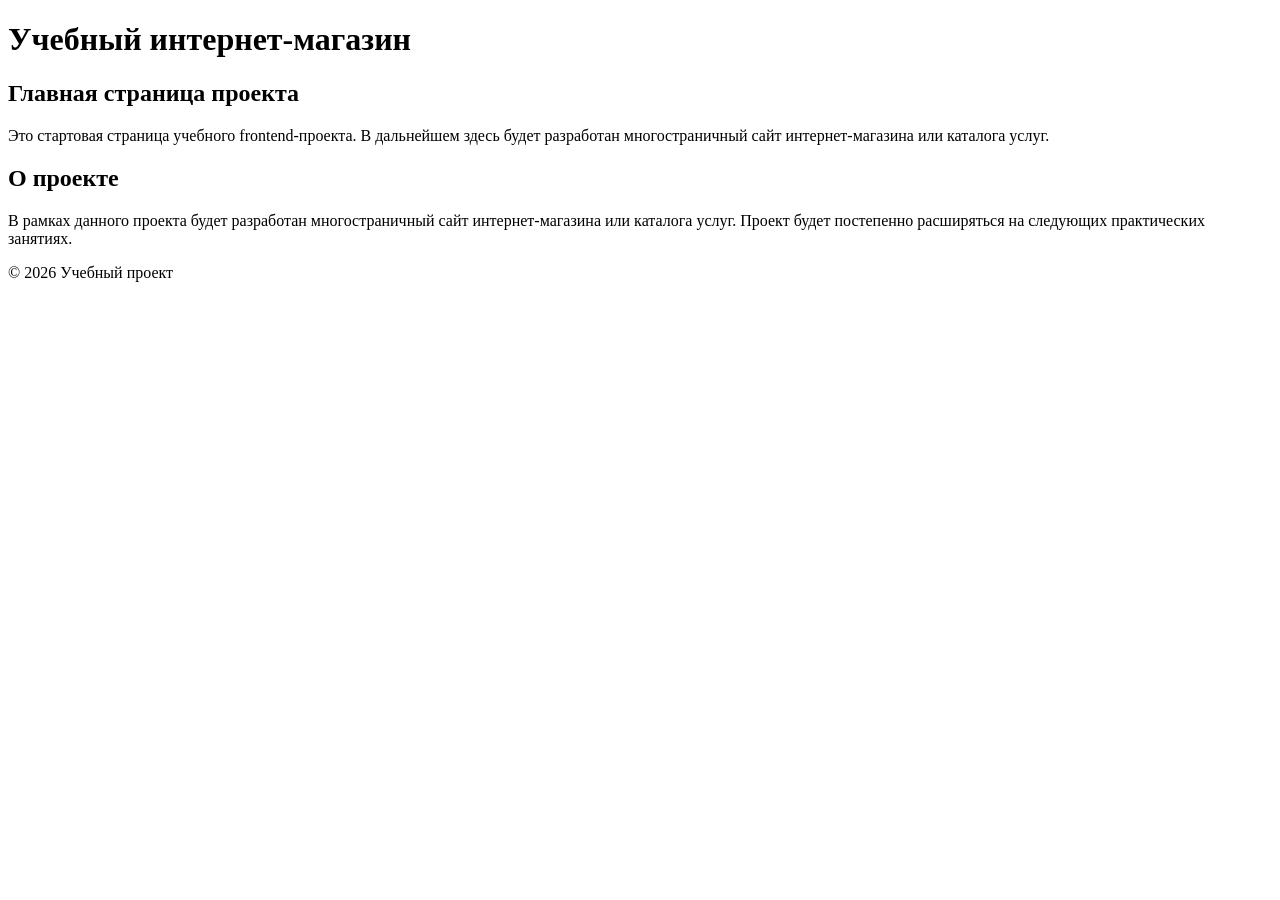
==== index.html @ 0754dfa7 "feat: add project description section" ====
<!DOCTYPE html>
<html lang="ru">
<head>
  <meta charset="UTF-8">
  <meta name="viewport" content="width=device-width, initial-scale=1.0">
  <title>Каталог товаров</title>
  <link rel="stylesheet" href="css/style.css">
</head>
<body>
  <header>
    <h1>Учебный интернет-магазин</h1>
  </header>

  <main>
    <section>
      <h2>Главная страница проекта</h2>
      <p>
        Это стартовая страница учебного frontend-проекта.
        В дальнейшем здесь будет разработан многостраничный сайт
        интернет-магазина или каталога услуг.
      </p>
    </section>
    <section>
      <h2>О проекте</h2>
      <p>
        В рамках данного проекта будет разработан многостраничный сайт
        интернет-магазина или каталога услуг. Проект будет постепенно
        расширяться на следующих практических занятиях.
      </p>
    </section>
  </main>

  <footer>
    <p>&copy; 2026 Учебный проект</p>
  </footer>
</body>
</html>
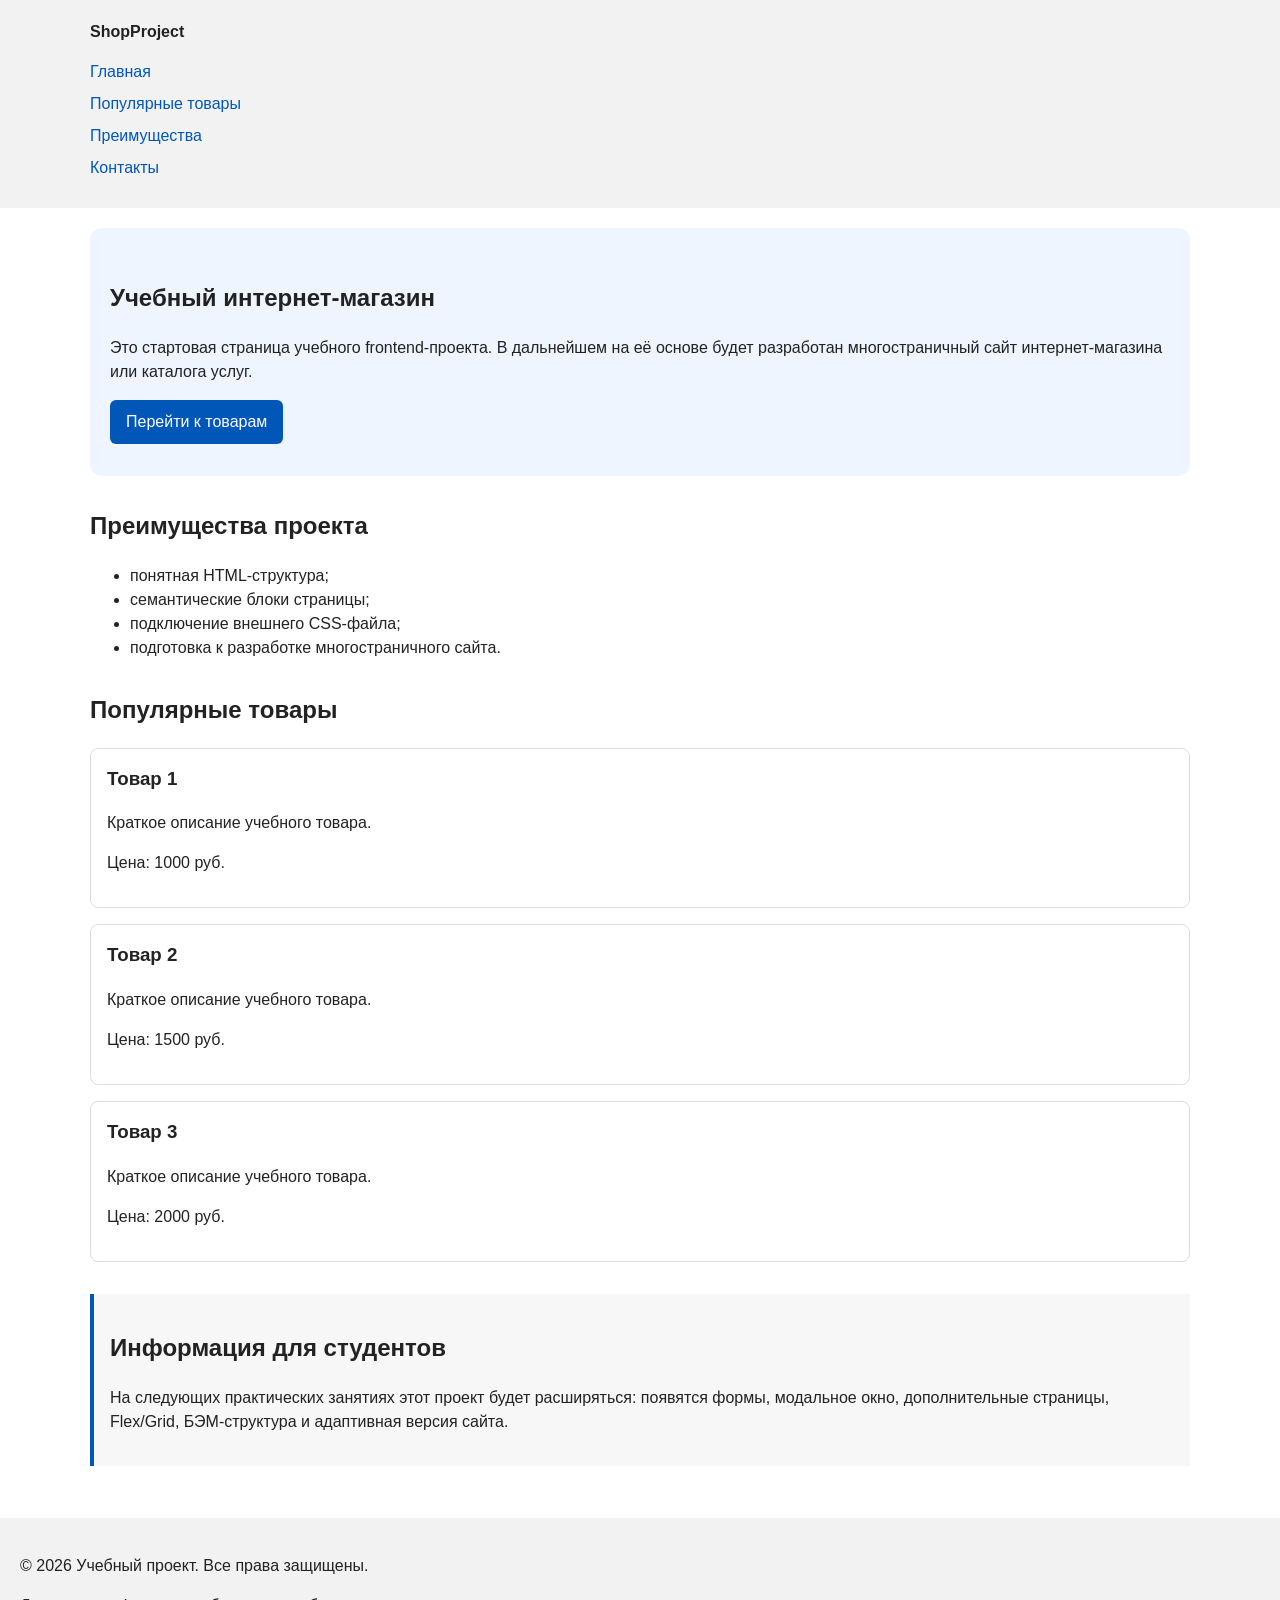
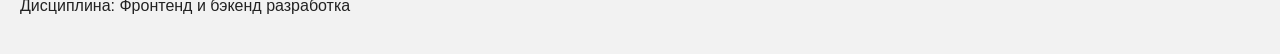
==== commit ab386d63: "feat: add semantic HTML structure and base CSS styles" ====
--- a/index.html
+++ b/index.html
@@ -1,37 +1,89 @@
 <!DOCTYPE html>
 <html lang="ru">
+
 <head>
   <meta charset="UTF-8">
   <meta name="viewport" content="width=device-width, initial-scale=1.0">
   <title>Каталог товаров</title>
-  <link rel="stylesheet" href="css/style.css">
+  <link rel="stylesheet" href="CSS/style.css">
 </head>
+
 <body>
   <header>
-    <h1>Учебный интернет-магазин</h1>
+    <div class="site-header">
+      <a class="site-logo" href="index.html">ShopProject</a>
+
+      <nav class="site-nav" aria-label="Основная навигация">
+        <ul class="site-nav__list">
+          <li><a href="index.html">Главная</a></li>
+          <li><a href="#popular">Популярные товары</a></li>
+          <li><a href="#advantages">Преимущества</a></li>
+          <li><a href="#contacts">Контакты</a></li>
+        </ul>
+      </nav>
+    </div>
   </header>
 
+
   <main>
-    <section>
-      <h2>Главная страница проекта</h2>
+    <!--Основное содержание страницы-->
+
+    <section class="hero">
+      <h1>Учебный интернет-магазин</h1>
       <p>
         Это стартовая страница учебного frontend-проекта.
-        В дальнейшем здесь будет разработан многостраничный сайт
+        В дальнейшем на её основе будет разработан многостраничный сайт
         интернет-магазина или каталога услуг.
       </p>
+      <a class="button" href="#popular">Перейти к товарам</a>
     </section>
-    <section>
-      <h2>О проекте</h2>
+
+    <section class="section" id="advantages">
+      <h2>Преимущества проекта</h2>
+
+      <ul class="advantages-list">
+        <li>понятная HTML-структура;</li>
+        <li>семантические блоки страницы;</li>
+        <li>подключение внешнего CSS-файла;</li>
+        <li>подготовка к разработке многостраничного сайта.</li>
+      </ul>
+    </section>
+
+    <section class="section" id="popular">
+      <h2>Популярные товары</h2>
+
+      <article class="product-card">
+        <h3>Товар 1</h3>
+        <p>Краткое описание учебного товара.</p>
+        <p>Цена: 1000 руб.</p>
+      </article>
+
+      <article class="product-card">
+        <h3>Товар 2</h3>
+        <p>Краткое описание учебного товара.</p>
+        <p>Цена: 1500 руб.</p>
+      </article>
+
+      <article class="product-card">
+        <h3>Товар 3</h3>
+        <p>Краткое описание учебного товара.</p>
+        <p>Цена: 2000 руб.</p>
+      </article>
+    </section>
+
+    <aside class="aside-info">
+      <h2>Информация для студентов</h2>
       <p>
-        В рамках данного проекта будет разработан многостраничный сайт
-        интернет-магазина или каталога услуг. Проект будет постепенно
-        расширяться на следующих практических занятиях.
+        На следующих практических занятиях этот проект будет расширяться:
+        появятся формы, модальное окно, дополнительные страницы, Flex/Grid,
+        БЭМ-структура и адаптивная версия сайта.
       </p>
-    </section>
+    </aside>
   </main>
 
-  <footer>
-    <p>&copy; 2026 Учебный проект</p>
+  <footer id="contacts">
+    <p>&copy; 2026 Учебный проект. Все права защищены.</p>
+    <p>Дисциплина: Фронтенд и бэкенд разработка</p>
   </footer>
 </body>
 </html>
--- a/CSS/style.css
+++ b/CSS/style.css
@@ -0,0 +1,173 @@
+/* 
+  Универсальное правило для всех элементов.
+  border-box делает расчёт размеров более понятным:
+  width включает content, padding и border.
+*/
+* {
+  box-sizing: border-box;
+}
+
+/*
+  Убираем стандартный внешний отступ браузера у body.
+  Без этого вокруг страницы может появиться белая рамка.
+*/
+body {
+  margin: 0;
+  font-family: Arial, sans-serif;
+  line-height: 1.5;
+  color: #222222;
+  background-color: #ffffff;
+}
+
+/*
+  Задаём внутренние отступы для основных областей страницы.
+  Это делает содержимое визуально отделённым от краёв окна браузера.
+*/
+header,
+main,
+footer {
+  padding: 20px;
+}
+
+/*
+  Оформляем шапку страницы.
+  Пока используется простой светло-серый фон.
+*/
+header {
+  background-color: #f2f2f2;
+}
+
+/*
+  Оформляем подвал страницы тем же фоном,
+  чтобы визуально отделить его от основного содержимого.
+*/
+footer {
+  background-color: #f2f2f2;
+}
+
+
+/*
+  Ограничиваем ширину содержимого шапки,
+  чтобы оно не растягивалось слишком сильно на широких экранах.
+*/
+.site-header {
+  max-width: 1100px;
+  margin: 0 auto;
+}
+
+/*
+  Оформляем текстовый логотип.
+*/
+.site-logo {
+  font-weight: bold;
+  text-decoration: none;
+  color: #222222;
+}
+
+/*
+  Убираем стандартные отступы и маркеры списка навигации.
+*/
+.site-nav__list {
+  padding: 0;
+  margin: 16px 0 0;
+  list-style: none;
+}
+
+/*
+  Добавляем расстояние между пунктами меню.
+*/
+.site-nav__list li {
+  margin-bottom: 8px;
+}
+
+/*
+  Оформляем ссылки меню.
+*/
+.site-nav__list a {
+  color: #0057b8;
+  text-decoration: none;
+}
+
+/*
+  При наведении мыши подчёркиваем ссылку.
+  Подробно состояния интерфейса будут рассмотрены в практической работе 1.7.
+*/
+.site-nav__list a:hover {
+  text-decoration: underline;
+}
+
+/*
+  Hero-блок — первый крупный блок страницы.
+  Он визуально отделяется от остальных разделов фоном и отступами.
+*/
+.hero {
+  max-width: 1100px;
+  margin: 0 auto 32px;
+  padding: 32px 20px;
+  background-color: #eef5ff;
+  border-radius: 12px;
+}
+
+/*
+  Общий класс для разделов страницы.
+*/
+.section {
+  max-width: 1100px;
+  margin: 0 auto 32px;
+}
+
+/*
+  Убираем лишний верхний отступ у заголовков разделов.
+*/
+.section h2 {
+  margin-top: 0;
+}
+
+/*
+  Карточка товара — самостоятельный блок.
+  На следующих занятиях карточки будут доработаны и выстроены в сетку.
+*/
+.product-card {
+  margin-bottom: 16px;
+  padding: 16px;
+  border: 1px solid #dddddd;
+  border-radius: 8px;
+  background-color: #ffffff;
+}
+
+/*
+  Убираем лишний верхний отступ у заголовка карточки.
+*/
+.product-card h3 {
+  margin-top: 0;
+}
+
+/*
+  Пока это обычная ссылка, но визуально она оформляется как кнопка.
+*/
+.button {
+  display: inline-block;
+  padding: 10px 16px;
+  color: #ffffff;
+  background-color: #0057b8;
+  text-decoration: none;
+  border-radius: 6px;
+}
+
+/*
+  Простое состояние наведения для кнопки.
+*/
+.button:hover {
+  background-color: #003f86;
+}
+
+/*
+  Дополнительный информационный блок.
+*/
+.aside-info {
+  max-width: 1100px;
+  margin: 0 auto 32px;
+  padding: 16px;
+  border-left: 4px solid #0057b8;
+  background-color: #f7f7f7;
+}
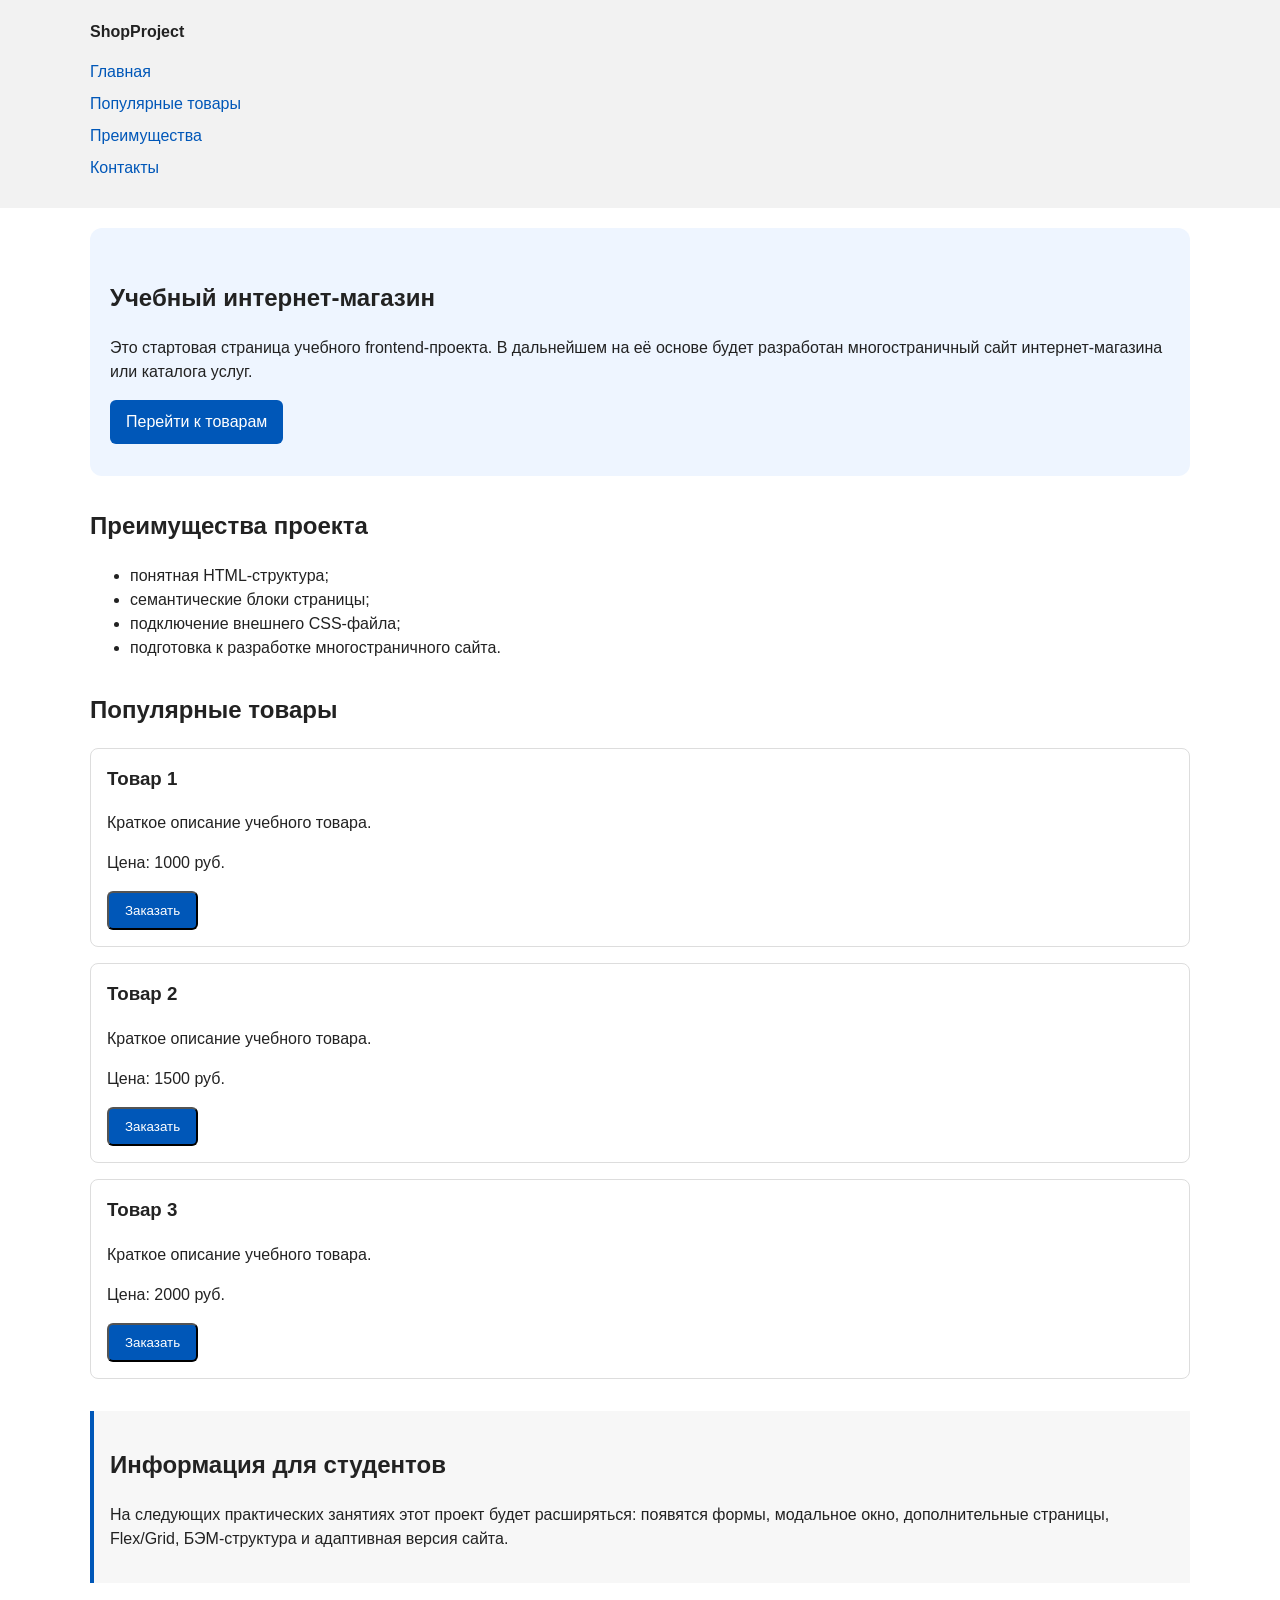
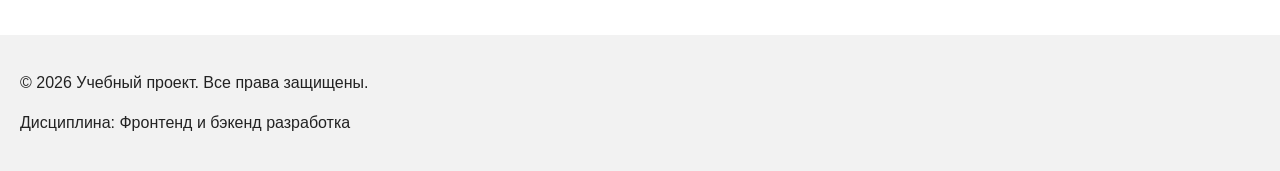
==== commit a6f0df1c: "feat: add order form modal and validation" ====
--- a/index.html
+++ b/index.html
@@ -6,6 +6,7 @@
   <meta name="viewport" content="width=device-width, initial-scale=1.0">
   <title>Каталог товаров</title>
   <link rel="stylesheet" href="CSS/style.css">
+  <script src="js/main.js" defer></script>
 </head>
 
 <body>
@@ -56,18 +57,27 @@
         <h3>Товар 1</h3>
         <p>Краткое описание учебного товара.</p>
         <p>Цена: 1000 руб.</p>
+        <button class="button product-card__button" type="button" data-product="Товар 1">
+          Заказать
+        </button>
       </article>
 
       <article class="product-card">
         <h3>Товар 2</h3>
         <p>Краткое описание учебного товара.</p>
         <p>Цена: 1500 руб.</p>
+        <button class="button product-card__button" type="button" data-product="Товар 2">
+          Заказать
+        </button>
       </article>
 
       <article class="product-card">
         <h3>Товар 3</h3>
         <p>Краткое описание учебного товара.</p>
         <p>Цена: 2000 руб.</p>
+        <button class="button product-card__button" type="button" data-product="Товар 3">
+          Заказать
+        </button>
       </article>
     </section>
 
@@ -85,5 +95,103 @@
     <p>&copy; 2026 Учебный проект. Все права защищены.</p>
     <p>Дисциплина: Фронтенд и бэкенд разработка</p>
   </footer>
+
+<dialog class="order-dialog" id="order-dialog" aria-labelledby="order-dialog-title">
+  <h2 id="order-dialog-title">Оформление заявки</h2>
+
+  <form class="order-form" id="order-form" action="#" method="post" novalidate>
+    <input id="selected-product" name="selected-product" type="hidden">
+
+    <div class="form-field">
+      <label for="order-name">Имя</label>
+      <input
+        id="order-name"
+        name="name"
+        type="text"
+        placeholder="Введите ваше имя"
+        minlength="2"
+        autocomplete="given-name"
+        required
+      >
+    </div>
+
+    <div class="form-field">
+      <label for="order-email">E-mail</label>
+      <input
+        id="order-email"
+        name="email"
+        type="email"
+        placeholder="example@mail.ru"
+        autocomplete="email"
+        required
+      >
+    </div>
+
+    <div class="form-field">
+      <label for="order-phone">Телефон</label>
+      <input
+        id="order-phone"
+        name="phone"
+        type="tel"
+        inputmode="tel"
+        placeholder="+7 (900) 000-00-00"
+        pattern="^\+7 \(\d{3}\) \d{3}-\d{2}-\d{2}$"
+        required
+      >
+      <small>Формат: +7 (900) 000-00-00</small>
+    </div>
+
+    <div class="form-field">
+      <label for="order-date">Дата связи</label>
+      <input
+        id="order-date"
+        name="date"
+        type="date"
+      >
+    </div>
+
+    <div class="form-field">
+      <label for="order-topic">Тема заявки</label>
+      <select id="order-topic" name="topic" required>
+        <option value="">Выберите тему</option>
+        <option value="product">Заказ товара</option>
+        <option value="consultation">Консультация</option>
+        <option value="delivery">Доставка</option>
+      </select>
+    </div>
+
+    <div class="form-field">
+      <label for="order-comment">Комментарий</label>
+      <textarea
+        id="order-comment"
+        name="comment"
+        rows="4"
+        placeholder="Укажите дополнительную информацию"
+      ></textarea>
+    </div>
+
+    <div class="form-field form-field--checkbox">
+      <label>
+        <input
+          id="order-agreement"
+          name="agreement"
+          type="checkbox"
+          required
+        >
+        Я согласен на обработку данных
+      </label>
+    </div>
+
+    <div class="form-actions">
+      <button type="button" id="close-order-dialog">Закрыть</button>
+      <button type="submit">Отправить заявку</button>
+    </div>
+  </form>
+</dialog>
+
+<p class="success-message" id="success-message" hidden>
+  Форма успешно отправлена!
+</p>
+
 </body>
 </html>
--- a/CSS/style.css
+++ b/CSS/style.css
@@ -171,3 +171,105 @@
   border-left: 4px solid #0057b8;
   background-color: #f7f7f7;
 }
+
+/*
+  Модальное окно.
+  Элемент dialog сам умеет открываться поверх страницы.
+*/
+.order-dialog {
+  width: min(100% - 32px, 560px);
+  padding: 24px;
+  border: none;
+  border-radius: 12px;
+}
+
+/*
+  Затемнение фона за модальным окном.
+*/
+.order-dialog::backdrop {
+  background-color: rgba(0, 0, 0, 0.5);
+}
+
+/*
+  Поле формы.
+  Каждый блок получает нижний отступ.
+*/
+.form-field {
+  margin-bottom: 16px;
+}
+
+/*
+  Подпись поля.
+*/
+.form-field label {
+  display: block;
+  margin-bottom: 6px;
+}
+
+/*
+  Основные поля формы.
+*/
+.form-field input,
+.form-field select,
+.form-field textarea {
+  width: 100%;
+  padding: 10px 12px;
+  border: 1px solid #cccccc;
+  border-radius: 6px;
+  font: inherit;
+}
+
+/*
+  Checkbox не должен занимать всю ширину.
+*/
+.form-field input[type="checkbox"] {
+  width: auto;
+}
+
+/*
+  Подсказка под полем телефона.
+*/
+.form-field small {
+  display: block;
+  margin-top: 4px;
+  color: #666666;
+}
+
+/*
+  Видимый фокус для клавиатурной навигации.
+*/
+.form-field input:focus-visible,
+.form-field select:focus-visible,
+.form-field textarea:focus-visible,
+.form-actions button:focus-visible {
+  outline: 2px solid #0057b8;
+  outline-offset: 2px;
+}
+
+/*
+  Подсветка ошибочных полей.
+  Атрибут aria-invalid будет добавляться через JavaScript.
+*/
+[aria-invalid="true"] {
+  border-color: #b00020;
+}
+
+/*
+  Кнопки формы.
+*/
+.form-actions {
+  display: flex;
+  gap: 12px;
+  margin-top: 20px;
+}
+
+/*
+  Сообщение об успешной отправке.
+*/
+.success-message {
+  max-width: 1100px;
+  margin: 24px auto;
+  padding: 16px;
+  border-left: 4px solid #168a2f;
+  background-color: #eefaf0;
+}
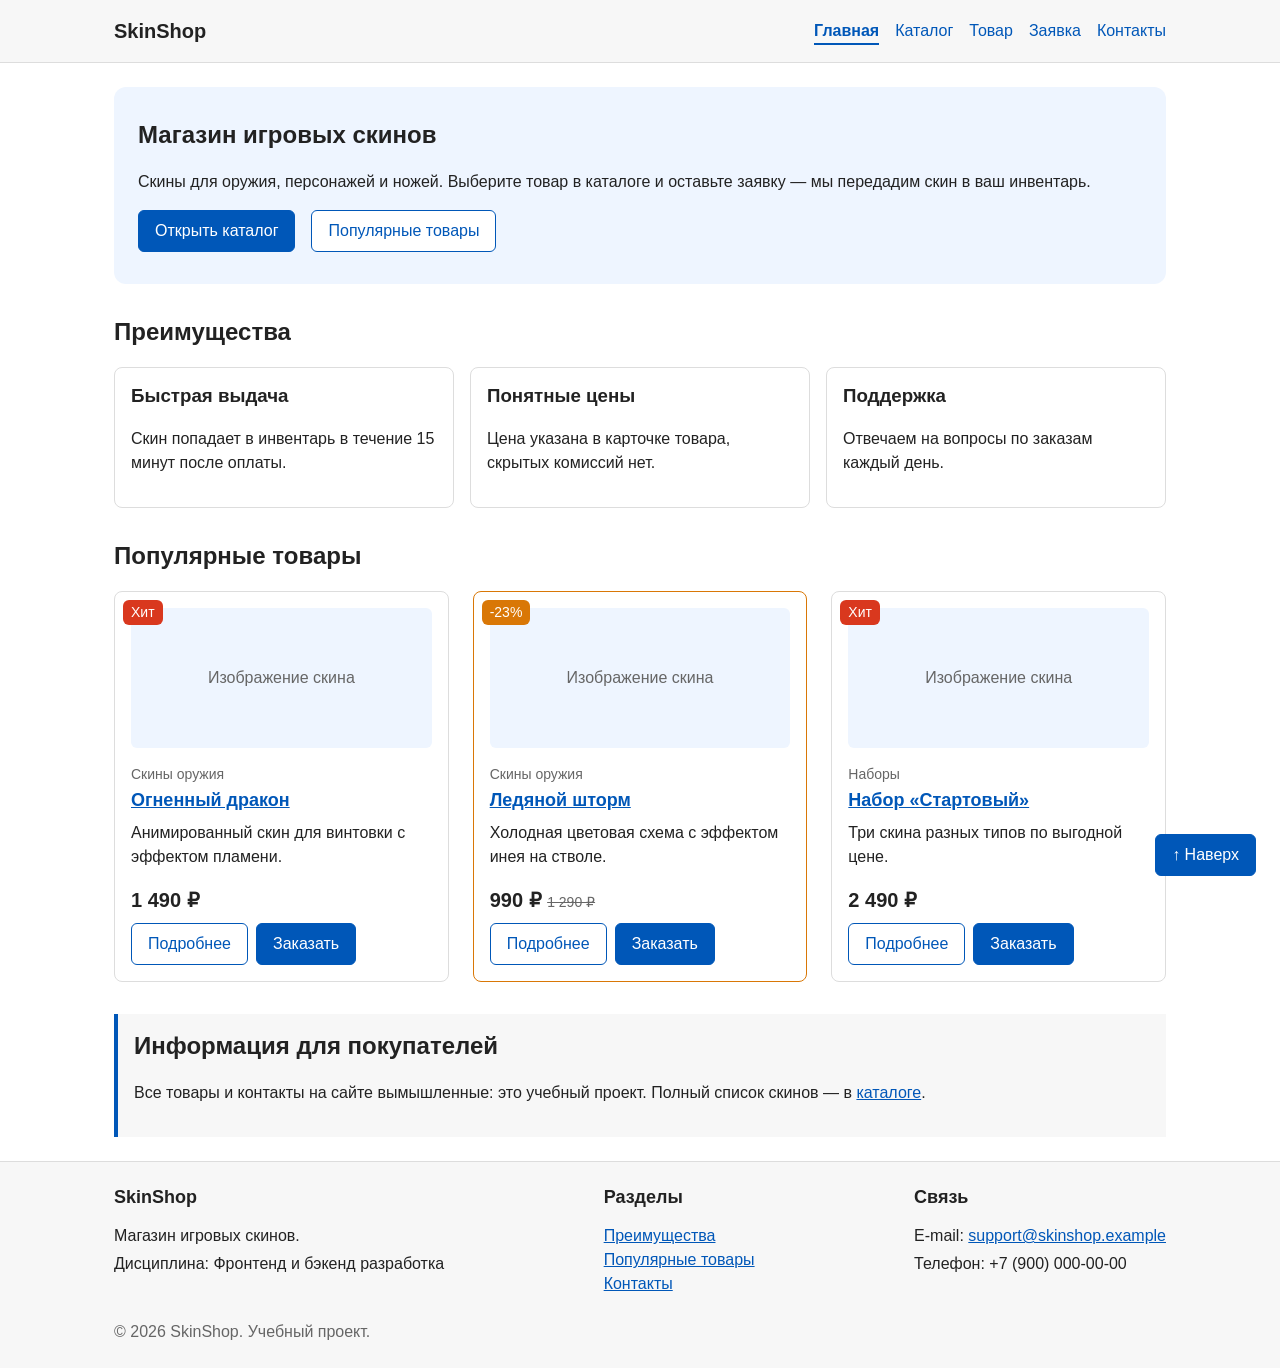
==== commit 75303a8a: "feat: build multipage SkinShop site for KR1" ====
--- a/index.html
+++ b/index.html
@@ -4,194 +4,178 @@
 <head>
   <meta charset="UTF-8">
   <meta name="viewport" content="width=device-width, initial-scale=1.0">
-  <title>Каталог товаров</title>
-  <link rel="stylesheet" href="CSS/style.css">
+  <title>SkinShop — магазин игровых скинов</title>
+  <meta name="description" content="Главная страница магазина игровых скинов SkinShop: преимущества и популярные товары.">
+  <link rel="stylesheet" href="css/style.css">
   <script src="js/main.js" defer></script>
 </head>
 
-<body>
-  <header>
-    <div class="site-header">
-      <a class="site-logo" href="index.html">ShopProject</a>
+<body id="top">
+  <header class="site-header">
+    <div class="site-header__inner">
+      <a class="site-header__logo" href="index.html">SkinShop</a>
 
       <nav class="site-nav" aria-label="Основная навигация">
         <ul class="site-nav__list">
-          <li><a href="index.html">Главная</a></li>
-          <li><a href="#popular">Популярные товары</a></li>
-          <li><a href="#advantages">Преимущества</a></li>
-          <li><a href="#contacts">Контакты</a></li>
+          <li><a class="site-nav__link site-nav__link--active" aria-current="page" href="index.html">Главная</a></li>
+          <li><a class="site-nav__link" href="catalog.html">Каталог</a></li>
+          <li><a class="site-nav__link" href="product.html">Товар</a></li>
+          <li><a class="site-nav__link" href="order.html">Заявка</a></li>
+          <li><a class="site-nav__link" href="contacts.html">Контакты</a></li>
         </ul>
       </nav>
     </div>
   </header>
 
-
   <main>
-    <!--Основное содержание страницы-->
-
     <section class="hero">
-      <h1>Учебный интернет-магазин</h1>
-      <p>
-        Это стартовая страница учебного frontend-проекта.
-        В дальнейшем на её основе будет разработан многостраничный сайт
-        интернет-магазина или каталога услуг.
-      </p>
-      <a class="button" href="#popular">Перейти к товарам</a>
+      <h1 class="hero__title">Магазин игровых скинов</h1>
+      <p>Скины для оружия, персонажей и ножей. Выберите товар в каталоге и оставьте заявку — мы передадим скин в ваш инвентарь.</p>
+      <div class="hero__actions">
+        <a class="button" href="catalog.html">Открыть каталог</a>
+        <a class="button button--secondary" href="#popular">Популярные товары</a>
+      </div>
     </section>
 
     <section class="section" id="advantages">
-      <h2>Преимущества проекта</h2>
-
-      <ul class="advantages-list">
-        <li>понятная HTML-структура;</li>
-        <li>семантические блоки страницы;</li>
-        <li>подключение внешнего CSS-файла;</li>
-        <li>подготовка к разработке многостраничного сайта.</li>
+      <h2 class="section__title">Преимущества</h2>
+      <ul class="advantages">
+        <li class="advantages__item">
+          <h3 class="advantages__title">Быстрая выдача</h3>
+          <p>Скин попадает в инвентарь в течение 15 минут после оплаты.</p>
+        </li>
+        <li class="advantages__item">
+          <h3 class="advantages__title">Понятные цены</h3>
+          <p>Цена указана в карточке товара, скрытых комиссий нет.</p>
+        </li>
+        <li class="advantages__item">
+          <h3 class="advantages__title">Поддержка</h3>
+          <p>Отвечаем на вопросы по заказам каждый день.</p>
+        </li>
       </ul>
     </section>
 
     <section class="section" id="popular">
-      <h2>Популярные товары</h2>
-
+      <h2 class="section__title">Популярные товары</h2>
+      <div class="products-grid">
       <article class="product-card">
-        <h3>Товар 1</h3>
-        <p>Краткое описание учебного товара.</p>
-        <p>Цена: 1000 руб.</p>
-        <button class="button product-card__button" type="button" data-product="Товар 1">
-          Заказать
-        </button>
+        <span class="product-card__badge product-card__badge--hit">Хит</span>
+        <div class="product-card__image">Изображение скина</div>
+        <p class="product-card__category">Скины оружия</p>
+        <h3 class="product-card__title"><a href="product.html">Огненный дракон</a></h3>
+        <p class="product-card__description">Анимированный скин для винтовки с эффектом пламени.</p>
+        <p class="product-card__price">1 490 ₽</p>
+        <div class="product-card__actions">
+          <a class="button button--secondary" href="product.html">Подробнее</a>
+          <button class="button product-card__button" type="button" data-product="Огненный дракон">Заказать</button>
+        </div>
       </article>
-
+      <article class="product-card product-card--discount">
+        <span class="product-card__badge product-card__badge--sale">-23%</span>
+        <div class="product-card__image">Изображение скина</div>
+        <p class="product-card__category">Скины оружия</p>
+        <h3 class="product-card__title"><a href="product.html">Ледяной шторм</a></h3>
+        <p class="product-card__description">Холодная цветовая схема с эффектом инея на стволе.</p>
+        <p class="product-card__price">990 ₽ <span class="product-card__old-price"><s>1 290 ₽</s></span></p>
+        <div class="product-card__actions">
+          <a class="button button--secondary" href="product.html">Подробнее</a>
+          <button class="button product-card__button" type="button" data-product="Ледяной шторм">Заказать</button>
+        </div>
+      </article>
       <article class="product-card">
-        <h3>Товар 2</h3>
-        <p>Краткое описание учебного товара.</p>
-        <p>Цена: 1500 руб.</p>
-        <button class="button product-card__button" type="button" data-product="Товар 2">
-          Заказать
-        </button>
+        <span class="product-card__badge product-card__badge--hit">Хит</span>
+        <div class="product-card__image">Изображение скина</div>
+        <p class="product-card__category">Наборы</p>
+        <h3 class="product-card__title"><a href="product.html">Набор «Стартовый»</a></h3>
+        <p class="product-card__description">Три скина разных типов по выгодной цене.</p>
+        <p class="product-card__price">2 490 ₽</p>
+        <div class="product-card__actions">
+          <a class="button button--secondary" href="product.html">Подробнее</a>
+          <button class="button product-card__button" type="button" data-product="Набор «Стартовый»">Заказать</button>
+        </div>
       </article>
-
-      <article class="product-card">
-        <h3>Товар 3</h3>
-        <p>Краткое описание учебного товара.</p>
-        <p>Цена: 2000 руб.</p>
-        <button class="button product-card__button" type="button" data-product="Товар 3">
-          Заказать
-        </button>
-      </article>
+      </div>
     </section>
 
     <aside class="aside-info">
-      <h2>Информация для студентов</h2>
-      <p>
-        На следующих практических занятиях этот проект будет расширяться:
-        появятся формы, модальное окно, дополнительные страницы, Flex/Grid,
-        БЭМ-структура и адаптивная версия сайта.
-      </p>
+      <h2 class="aside-info__title">Информация для покупателей</h2>
+      <p>Все товары и контакты на сайте вымышленные: это учебный проект. Полный список скинов — в <a href="catalog.html">каталоге</a>.</p>
     </aside>
   </main>
 
-  <footer id="contacts">
-    <p>&copy; 2026 Учебный проект. Все права защищены.</p>
-    <p>Дисциплина: Фронтенд и бэкенд разработка</p>
+  <footer class="site-footer" id="contacts">
+    <div class="site-footer__inner">
+      <section>
+        <h2 class="site-footer__title">SkinShop</h2>
+        <p class="site-footer__text">Магазин игровых скинов.</p>
+        <p class="site-footer__text">Дисциплина: Фронтенд и бэкенд разработка</p>
+      </section>
+
+      <nav aria-label="Ссылки на разделы">
+        <h2 class="site-footer__title">Разделы</h2>
+        <ul class="site-footer__list">
+          <li><a href="index.html#advantages">Преимущества</a></li>
+          <li><a href="index.html#popular">Популярные товары</a></li>
+          <li><a href="contacts.html">Контакты</a></li>
+        </ul>
+      </nav>
+
+      <section>
+        <h2 class="site-footer__title">Связь</h2>
+        <p class="site-footer__text">E-mail: <a href="mailto:support@skinshop.example">support@skinshop.example</a></p>
+        <p class="site-footer__text">Телефон: +7 (900) 000-00-00</p>
+      </section>
+    </div>
+    <p class="site-footer__copy">&copy; 2026 SkinShop. Учебный проект.</p>
   </footer>
 
-<dialog class="order-dialog" id="order-dialog" aria-labelledby="order-dialog-title">
-  <h2 id="order-dialog-title">Оформление заявки</h2>
+  <a class="button top-button" href="#top">↑ Наверх</a>
 
-  <form class="order-form" id="order-form" action="#" method="post" novalidate>
-    <input id="selected-product" name="selected-product" type="hidden">
+  <dialog class="order-dialog" id="order-dialog" aria-labelledby="order-dialog-title">
+    <h2 class="order-dialog__title" id="order-dialog-title">Быстрая заявка</h2>
+    <p>Выбранный товар: <strong id="order-dialog-product">не выбран</strong></p>
 
-    <div class="form-field">
-      <label for="order-name">Имя</label>
-      <input
-        id="order-name"
-        name="name"
-        type="text"
-        placeholder="Введите ваше имя"
-        minlength="2"
-        autocomplete="given-name"
-        required
-      >
-    </div>
+    <form class="order-form" id="order-form" action="#" method="post" novalidate data-success="success-message">
+      <input id="selected-product" name="selected-product" type="hidden">
+      <div class="order-form__field">
+        <label class="order-form__label" for="modal-name">Имя</label>
+        <input class="order-form__input" id="modal-name" name="name" type="text" placeholder="Введите ваше имя" minlength="2" required>
+      </div>
+      <div class="order-form__field">
+        <label class="order-form__label" for="modal-email">E-mail</label>
+        <input class="order-form__input" id="modal-email" name="email" type="email" placeholder="example@mail.ru" required>
+      </div>
+      <div class="order-form__field">
+        <label class="order-form__label" for="modal-phone">Телефон</label>
+        <input class="order-form__input" id="modal-phone" name="phone" type="tel" placeholder="+7 (900) 000-00-00" pattern="^\+7 \(\d{3}\) \d{3}-\d{2}-\d{2}$" required>
+        <small class="order-form__hint">Формат: +7 (900) 000-00-00</small>
+      </div>
+      <div class="order-form__field">
+        <label class="order-form__label" for="modal-topic">Тема заявки</label>
+        <select class="order-form__input" id="modal-topic" name="topic" required>
+          <option value="">Выберите тему</option>
+          <option value="order">Покупка скина</option>
+          <option value="question">Вопрос по товару</option>
+          <option value="payment">Оплата и получение</option>
+        </select>
+      </div>
+      <div class="order-form__field">
+        <label class="order-form__label" for="modal-comment">Комментарий</label>
+        <textarea class="order-form__input" id="modal-comment" name="comment" rows="4" placeholder="Напишите, что нужно уточнить"></textarea>
+      </div>
+      <div class="order-form__field order-form__field--checkbox">
+        <input class="order-form__checkbox" id="modal-agreement" name="agreement" type="checkbox" required>
+        <label class="order-form__label" for="modal-agreement">Я согласен на обработку персональных данных</label>
+      </div>
 
-    <div class="form-field">
-      <label for="order-email">E-mail</label>
-      <input
-        id="order-email"
-        name="email"
-        type="email"
-        placeholder="example@mail.ru"
-        autocomplete="email"
-        required
-      >
-    </div>
+      <div class="order-form__actions">
+        <button class="button button--secondary" type="button" id="close-order-dialog">Закрыть</button>
+        <button class="button" type="submit">Отправить заявку</button>
+      </div>
+    </form>
+  </dialog>
 
-    <div class="form-field">
-      <label for="order-phone">Телефон</label>
-      <input
-        id="order-phone"
-        name="phone"
-        type="tel"
-        inputmode="tel"
-        placeholder="+7 (900) 000-00-00"
-        pattern="^\+7 \(\d{3}\) \d{3}-\d{2}-\d{2}$"
-        required
-      >
-      <small>Формат: +7 (900) 000-00-00</small>
-    </div>
+  <p class="success-message" id="success-message" hidden>Форма успешно отправлена!</p>
+</body>
 
-    <div class="form-field">
-      <label for="order-date">Дата связи</label>
-      <input
-        id="order-date"
-        name="date"
-        type="date"
-      >
-    </div>
-
-    <div class="form-field">
-      <label for="order-topic">Тема заявки</label>
-      <select id="order-topic" name="topic" required>
-        <option value="">Выберите тему</option>
-        <option value="product">Заказ товара</option>
-        <option value="consultation">Консультация</option>
-        <option value="delivery">Доставка</option>
-      </select>
-    </div>
-
-    <div class="form-field">
-      <label for="order-comment">Комментарий</label>
-      <textarea
-        id="order-comment"
-        name="comment"
-        rows="4"
-        placeholder="Укажите дополнительную информацию"
-      ></textarea>
-    </div>
-
-    <div class="form-field form-field--checkbox">
-      <label>
-        <input
-          id="order-agreement"
-          name="agreement"
-          type="checkbox"
-          required
-        >
-        Я согласен на обработку данных
-      </label>
-    </div>
-
-    <div class="form-actions">
-      <button type="button" id="close-order-dialog">Закрыть</button>
-      <button type="submit">Отправить заявку</button>
-    </div>
-  </form>
-</dialog>
-
-<p class="success-message" id="success-message" hidden>
-  Форма успешно отправлена!
-</p>
-
-</body>
 </html>
--- a/css/style.css
+++ b/css/style.css
@@ -0,0 +1,606 @@
+/* ===============================
+   1. Переменные проекта
+   =============================== */
+
+:root {
+  /* Цвета */
+  --color-bg: #ffffff;
+  --color-text: #222222;
+  --color-muted: #666666;
+  --color-primary: #0057b8;
+  --color-primary-dark: #003f86;
+  --color-border: #dddddd;
+  --color-surface: #f7f7f7;
+  --color-surface-accent: #eef5ff;
+  --color-danger: #b00020;
+  --color-success: #168a2f;
+  --color-success-bg: #eefaf0;
+  --color-white: #ffffff;
+
+  /* Цвета бейджей */
+  --color-badge-hit: #d9381e;
+  --color-badge-new: #168a2f;
+  --color-badge-sale: #d97706;
+
+  /* Отступы */
+  --space-xs: 4px;
+  --space-sm: 8px;
+  --space-md: 16px;
+  --space-lg: 24px;
+  --space-xl: 32px;
+
+  /* Скругления */
+  --radius-sm: 6px;
+  --radius-md: 8px;
+  --radius-lg: 12px;
+
+  /* Размеры */
+  --container-width: 1100px;
+
+  /* Слои (z-index) */
+  --z-header: 100;
+  --z-badge: 1;
+  --z-top-button: 200;
+}
+
+/* ===============================
+   2. Базовые стили
+   =============================== */
+
+* {
+  box-sizing: border-box;
+}
+
+body {
+  margin: 0;
+  font-family: Arial, sans-serif;
+  line-height: 1.5;
+  color: var(--color-text);
+  background-color: var(--color-bg);
+}
+
+main {
+  max-width: var(--container-width);
+  margin: 0 auto;
+  padding: var(--space-lg);
+}
+
+h1,
+h2,
+h3 {
+  line-height: 1.3;
+}
+
+/* ===============================
+   3. Ссылки и кнопки
+   =============================== */
+
+a {
+  color: var(--color-primary);
+}
+
+a:hover {
+  color: var(--color-primary-dark);
+}
+
+a:focus-visible {
+  outline: 2px solid var(--color-primary);
+  outline-offset: 3px;
+}
+
+.button {
+  display: inline-block;
+  padding: var(--space-sm) var(--space-md);
+  font: inherit;
+  color: var(--color-white);
+  background-color: var(--color-primary);
+  text-decoration: none;
+  border: 1px solid var(--color-primary);
+  border-radius: var(--radius-sm);
+  cursor: pointer;
+}
+
+.button:hover {
+  color: var(--color-white);
+  background-color: var(--color-primary-dark);
+}
+
+.button:focus-visible {
+  outline: 2px solid var(--color-primary);
+  outline-offset: 3px;
+}
+
+.button--secondary {
+  color: var(--color-primary);
+  background-color: var(--color-white);
+}
+
+.button--secondary:hover {
+  color: var(--color-white);
+}
+
+button:disabled,
+.button--disabled {
+  opacity: 0.6;
+  cursor: not-allowed;
+}
+
+/* ===============================
+   4. Шапка и навигация (Flexbox, sticky)
+   =============================== */
+
+.site-header {
+  position: sticky;
+  top: 0;
+  z-index: var(--z-header);
+  background-color: var(--color-surface);
+  border-bottom: 1px solid var(--color-border);
+}
+
+.site-header__inner {
+  display: flex;
+  justify-content: space-between;
+  align-items: center;
+  flex-wrap: wrap;
+  gap: var(--space-md);
+  max-width: var(--container-width);
+  margin: 0 auto;
+  padding: var(--space-md) var(--space-lg);
+}
+
+.site-header__logo {
+  font-size: 20px;
+  font-weight: bold;
+  color: var(--color-text);
+  text-decoration: none;
+}
+
+.site-nav__list {
+  display: flex;
+  flex-wrap: wrap;
+  gap: var(--space-md);
+  margin: 0;
+  padding: 0;
+  list-style: none;
+}
+
+.site-nav__link {
+  padding: var(--space-xs) 0;
+  color: var(--color-primary);
+  text-decoration: none;
+  border-bottom: 2px solid transparent;
+}
+
+.site-nav__link:hover {
+  border-bottom-color: var(--color-primary);
+}
+
+.site-nav__link--active {
+  font-weight: bold;
+  border-bottom-color: var(--color-primary);
+}
+
+/* ===============================
+   5. Общие блоки страницы
+   =============================== */
+
+.section {
+  margin-bottom: var(--space-xl);
+}
+
+.section__title {
+  margin-top: 0;
+}
+
+.hero {
+  margin-bottom: var(--space-xl);
+  padding: var(--space-xl) var(--space-lg);
+  background-color: var(--color-surface-accent);
+  border-radius: var(--radius-lg);
+}
+
+.hero__title {
+  margin-top: 0;
+}
+
+.hero__actions {
+  display: flex;
+  flex-wrap: wrap;
+  gap: var(--space-md);
+}
+
+.aside-info {
+  padding: var(--space-md);
+  background-color: var(--color-surface);
+  border-left: 4px solid var(--color-primary);
+}
+
+.aside-info__title {
+  margin-top: 0;
+}
+
+/* Преимущества: сетка Grid */
+.advantages {
+  display: grid;
+  grid-template-columns: repeat(3, 1fr);
+  gap: var(--space-md);
+  margin: 0;
+  padding: 0;
+  list-style: none;
+}
+
+.advantages__item {
+  padding: var(--space-md);
+  border: 1px solid var(--color-border);
+  border-radius: var(--radius-md);
+}
+
+.advantages__title {
+  margin-top: 0;
+}
+
+/* Сложный блок страницы: основной контент + боковая колонка (Grid) */
+.layout {
+  display: grid;
+  grid-template-columns: 2fr 1fr;
+  gap: var(--space-lg);
+  align-items: start;
+}
+
+/* ===============================
+   6. Карточки товаров
+   =============================== */
+
+/* Сетка карточек: CSS Grid */
+.products-grid {
+  display: grid;
+  grid-template-columns: repeat(3, 1fr);
+  gap: var(--space-lg);
+}
+
+/* position: relative — карточка является контейнером для бейджа */
+.product-card {
+  position: relative;
+  display: flex;
+  flex-direction: column;
+  padding: var(--space-md);
+  background-color: var(--color-bg);
+  border: 1px solid var(--color-border);
+  border-radius: var(--radius-md);
+}
+
+.product-card:hover {
+  border-color: var(--color-primary);
+}
+
+.product-card--discount {
+  border-color: var(--color-badge-sale);
+}
+
+/* Заглушка вместо изображения товара */
+.product-card__image {
+  display: flex;
+  align-items: center;
+  justify-content: center;
+  height: 140px;
+  margin-bottom: var(--space-md);
+  color: var(--color-muted);
+  background-color: var(--color-surface-accent);
+  border-radius: var(--radius-sm);
+}
+
+.product-card__category {
+  margin: 0;
+  font-size: 14px;
+  color: var(--color-muted);
+}
+
+.product-card__title {
+  margin: var(--space-xs) 0 var(--space-sm);
+  font-size: 18px;
+}
+
+.product-card__description {
+  flex: 1;
+  margin: 0 0 var(--space-md);
+}
+
+.product-card__price {
+  margin: 0 0 var(--space-sm);
+  font-size: 20px;
+  font-weight: bold;
+}
+
+.product-card__old-price {
+  font-size: 14px;
+  font-weight: normal;
+  color: var(--color-muted);
+}
+
+/* Группа кнопок: Flexbox */
+.product-card__actions {
+  display: flex;
+  gap: var(--space-sm);
+}
+
+/* position: absolute — бейдж в углу карточки */
+.product-card__badge {
+  position: absolute;
+  top: var(--space-sm);
+  left: var(--space-sm);
+  z-index: var(--z-badge);
+  padding: 2px var(--space-sm);
+  font-size: 14px;
+  color: var(--color-white);
+  border-radius: var(--radius-sm);
+}
+
+.product-card__badge--hit {
+  background-color: var(--color-badge-hit);
+}
+
+.product-card__badge--new {
+  background-color: var(--color-badge-new);
+}
+
+.product-card__badge--sale {
+  background-color: var(--color-badge-sale);
+}
+
+/* ===============================
+   7. Каталог и фильтры (Grid, sticky)
+   =============================== */
+
+.catalog {
+  display: grid;
+  grid-template-columns: 240px 1fr;
+  gap: var(--space-lg);
+  align-items: start;
+}
+
+.catalog .products-grid {
+  grid-template-columns: repeat(2, 1fr);
+}
+
+/* position: sticky — блок фильтров «прилипает» при прокрутке */
+.filters {
+  position: sticky;
+  top: 88px;
+  padding: var(--space-md);
+  background-color: var(--color-surface);
+  border: 1px solid var(--color-border);
+  border-radius: var(--radius-md);
+}
+
+.filters__title {
+  margin-top: 0;
+}
+
+.filters__group {
+  margin: 0 0 var(--space-md);
+  padding: 0;
+  border: none;
+}
+
+.filters__legend {
+  padding: 0;
+  margin-bottom: var(--space-sm);
+  font-weight: bold;
+}
+
+.filters__option {
+  margin-bottom: var(--space-xs);
+}
+
+/* ===============================
+   8. Страница товара
+   =============================== */
+
+.product {
+  display: grid;
+  grid-template-columns: 1fr 1fr;
+  gap: var(--space-lg);
+  margin-bottom: var(--space-xl);
+}
+
+.product__image {
+  display: flex;
+  align-items: center;
+  justify-content: center;
+  min-height: 260px;
+  color: var(--color-muted);
+  background-color: var(--color-surface-accent);
+  border-radius: var(--radius-lg);
+}
+
+.product__title {
+  margin-top: 0;
+}
+
+.product__price {
+  font-size: 28px;
+  font-weight: bold;
+}
+
+/* ===============================
+   9. Таблицы
+   =============================== */
+
+.data-table {
+  width: 100%;
+  border-collapse: collapse;
+}
+
+.data-table__caption {
+  margin-bottom: var(--space-sm);
+  font-weight: bold;
+  text-align: left;
+}
+
+.data-table th,
+.data-table td {
+  padding: var(--space-sm) var(--space-md);
+  text-align: left;
+  border: 1px solid var(--color-border);
+}
+
+.data-table thead th {
+  color: var(--color-white);
+  background-color: var(--color-primary);
+}
+
+.data-table tbody th {
+  background-color: var(--color-surface);
+}
+
+.data-table tbody tr:hover td {
+  background-color: var(--color-surface-accent);
+}
+
+/* ===============================
+   10. Формы и модальное окно
+   =============================== */
+
+.order-form__field {
+  margin-bottom: var(--space-md);
+}
+
+.order-form__label {
+  display: block;
+  margin-bottom: var(--space-xs);
+}
+
+.order-form__input {
+  width: 100%;
+  padding: 10px 12px;
+  font: inherit;
+  border: 1px solid var(--color-border);
+  border-radius: var(--radius-sm);
+}
+
+.order-form__input:hover {
+  border-color: var(--color-primary);
+}
+
+.order-form__input:focus-visible,
+.order-form__checkbox:focus-visible {
+  outline: 2px solid var(--color-primary);
+  outline-offset: 3px;
+}
+
+.order-form__hint {
+  display: block;
+  margin-top: var(--space-xs);
+  color: var(--color-muted);
+}
+
+.order-form__field--checkbox {
+  display: flex;
+  align-items: center;
+  gap: var(--space-sm);
+}
+
+.order-form__field--checkbox .order-form__label {
+  margin-bottom: 0;
+}
+
+.order-form__actions {
+  display: flex;
+  gap: var(--space-md);
+  margin-top: var(--space-lg);
+}
+
+[aria-invalid="true"] {
+  border-color: var(--color-danger);
+}
+
+.success-message {
+  margin: var(--space-lg) 0;
+  padding: var(--space-md);
+  background-color: var(--color-success-bg);
+  border-left: 4px solid var(--color-success);
+}
+
+/* Модальное окно <dialog> */
+.order-dialog {
+  width: min(100% - 32px, 560px);
+  padding: var(--space-lg);
+  border: none;
+  border-radius: var(--radius-lg);
+}
+
+.order-dialog::backdrop {
+  background-color: rgba(0, 0, 0, 0.5);
+}
+
+.order-dialog__title {
+  margin-top: 0;
+}
+
+/* ===============================
+   11. Подвал и кнопка «Наверх»
+   =============================== */
+
+.site-footer {
+  background-color: var(--color-surface);
+  border-top: 1px solid var(--color-border);
+}
+
+.site-footer__inner {
+  display: flex;
+  justify-content: space-between;
+  flex-wrap: wrap;
+  gap: var(--space-lg);
+  max-width: var(--container-width);
+  margin: 0 auto;
+  padding: var(--space-lg);
+}
+
+.site-footer__title {
+  margin-top: 0;
+  font-size: 18px;
+}
+
+.site-footer__list {
+  margin: 0;
+  padding: 0;
+  list-style: none;
+}
+
+.site-footer__text {
+  margin: 0 0 var(--space-xs);
+}
+
+.site-footer__copy {
+  max-width: var(--container-width);
+  margin: 0 auto;
+  padding: 0 var(--space-lg) var(--space-lg);
+  color: var(--color-muted);
+}
+
+/* position: fixed — кнопка «Наверх» всегда в углу экрана */
+.top-button {
+  position: fixed;
+  right: var(--space-lg);
+  bottom: var(--space-lg);
+  z-index: var(--z-top-button);
+}
+
+/* ===============================
+   12. Простая адаптивность
+   =============================== */
+
+@media (max-width: 800px) {
+  .advantages,
+  .products-grid,
+  .catalog .products-grid,
+  .catalog,
+  .layout,
+  .product {
+    grid-template-columns: 1fr;
+  }
+
+  .filters {
+    position: static;
+  }
+}
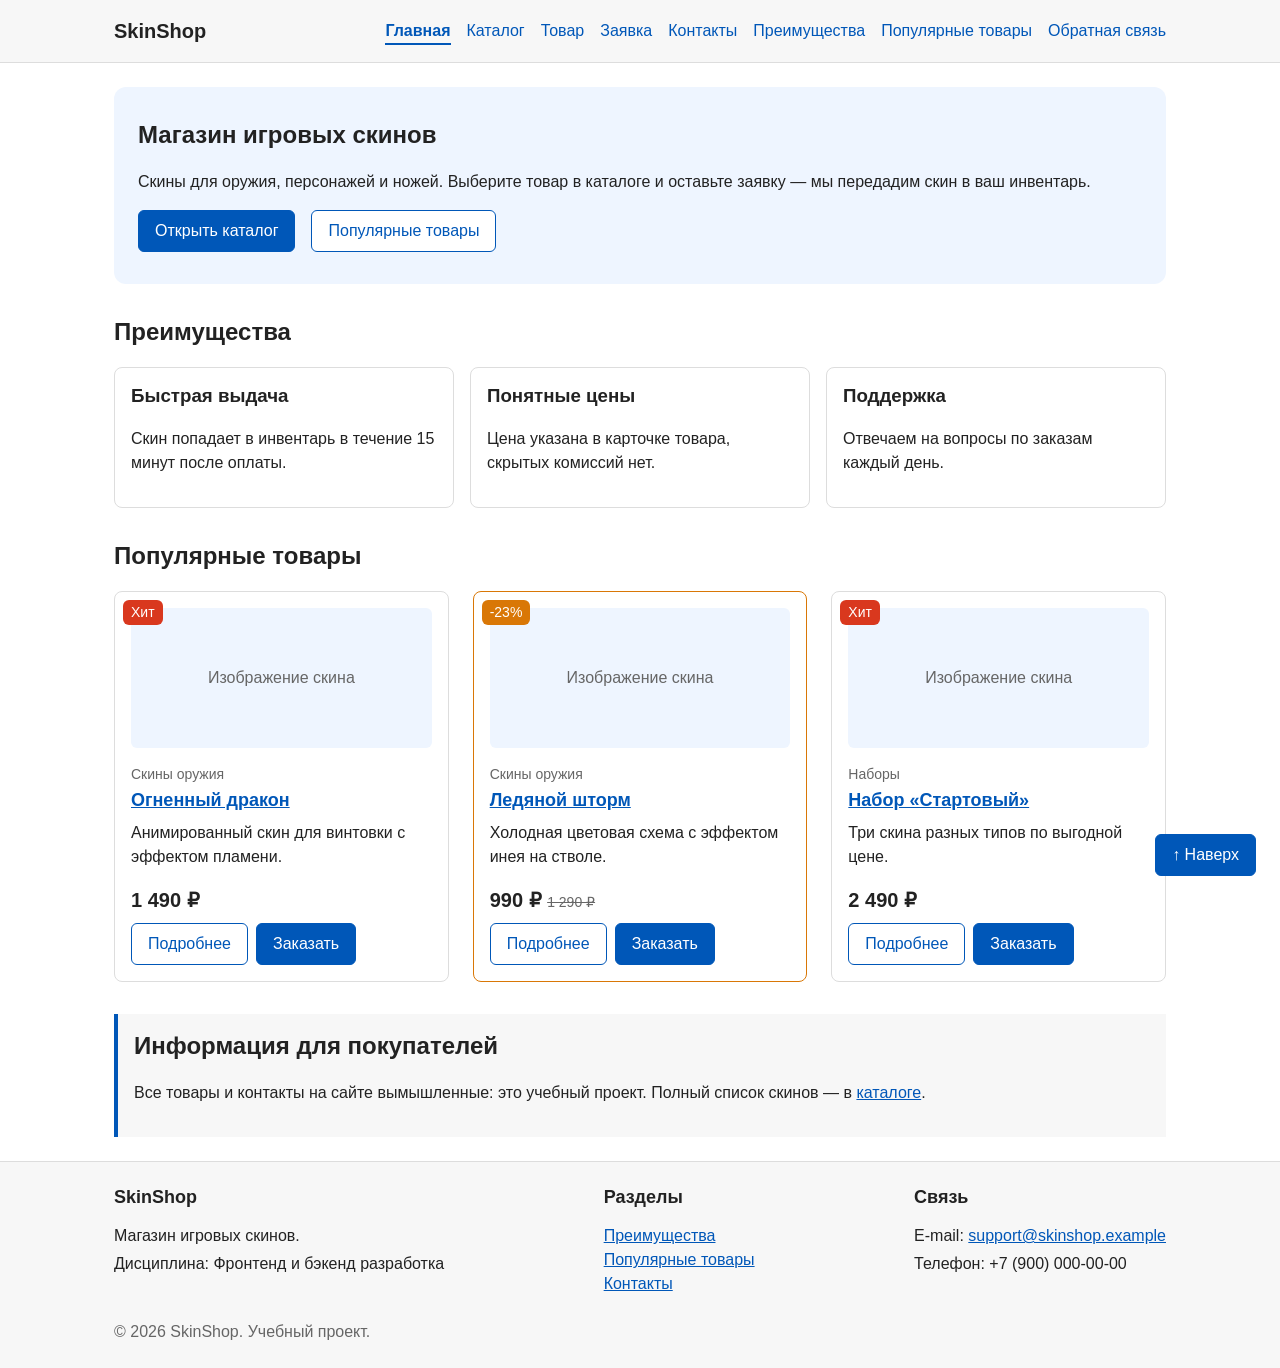
==== commit 57c6f0cc: "feat: add multi-page structure navigation and anchors" ====
--- a/index.html
+++ b/index.html
@@ -22,6 +22,9 @@
           <li><a class="site-nav__link" href="product.html">Товар</a></li>
           <li><a class="site-nav__link" href="order.html">Заявка</a></li>
           <li><a class="site-nav__link" href="contacts.html">Контакты</a></li>
+          <li><a class="site-nav__link" href="index.html#advantages">Преимущества</a></li>
+          <li><a class="site-nav__link" href="index.html#popular">Популярные товары</a></li>
+          <li><a class="site-nav__link" href="index.html#contacts">Обратная связь</a></li>
         </ul>
       </nav>
     </div>
--- a/css/style.css
+++ b/css/style.css
@@ -51,6 +51,12 @@
   box-sizing: border-box;
 }
 
+/* Плавная прокрутка к якорям; отступ, чтобы заголовок не скрывался под липкой шапкой */
+html {
+  scroll-behavior: smooth;
+  scroll-padding-top: 80px;
+}
+
 body {
   margin: 0;
   font-family: Arial, sans-serif;
@@ -184,6 +190,32 @@
    5. Общие блоки страницы
    =============================== */
 
+/* Подсветка раздела, на который перешли по якорной ссылке */
+:target {
+  outline: 2px dashed var(--color-primary);
+  outline-offset: 4px;
+}
+
+/* Хлебные крошки */
+.breadcrumbs {
+  margin: 0 0 var(--space-md);
+  font-size: 14px;
+  color: var(--color-muted);
+}
+
+.breadcrumbs a {
+  color: var(--color-primary);
+}
+
+/* Разделитель перед каждым элементом, кроме первого (inline-block, чтобы он не подчёркивался как ссылка) */
+.breadcrumbs a + a::before,
+.breadcrumbs span::before {
+  content: " / ";
+  display: inline-block;
+  white-space: pre;
+  color: var(--color-muted);
+}
+
 .section {
   margin-bottom: var(--space-xl);
 }
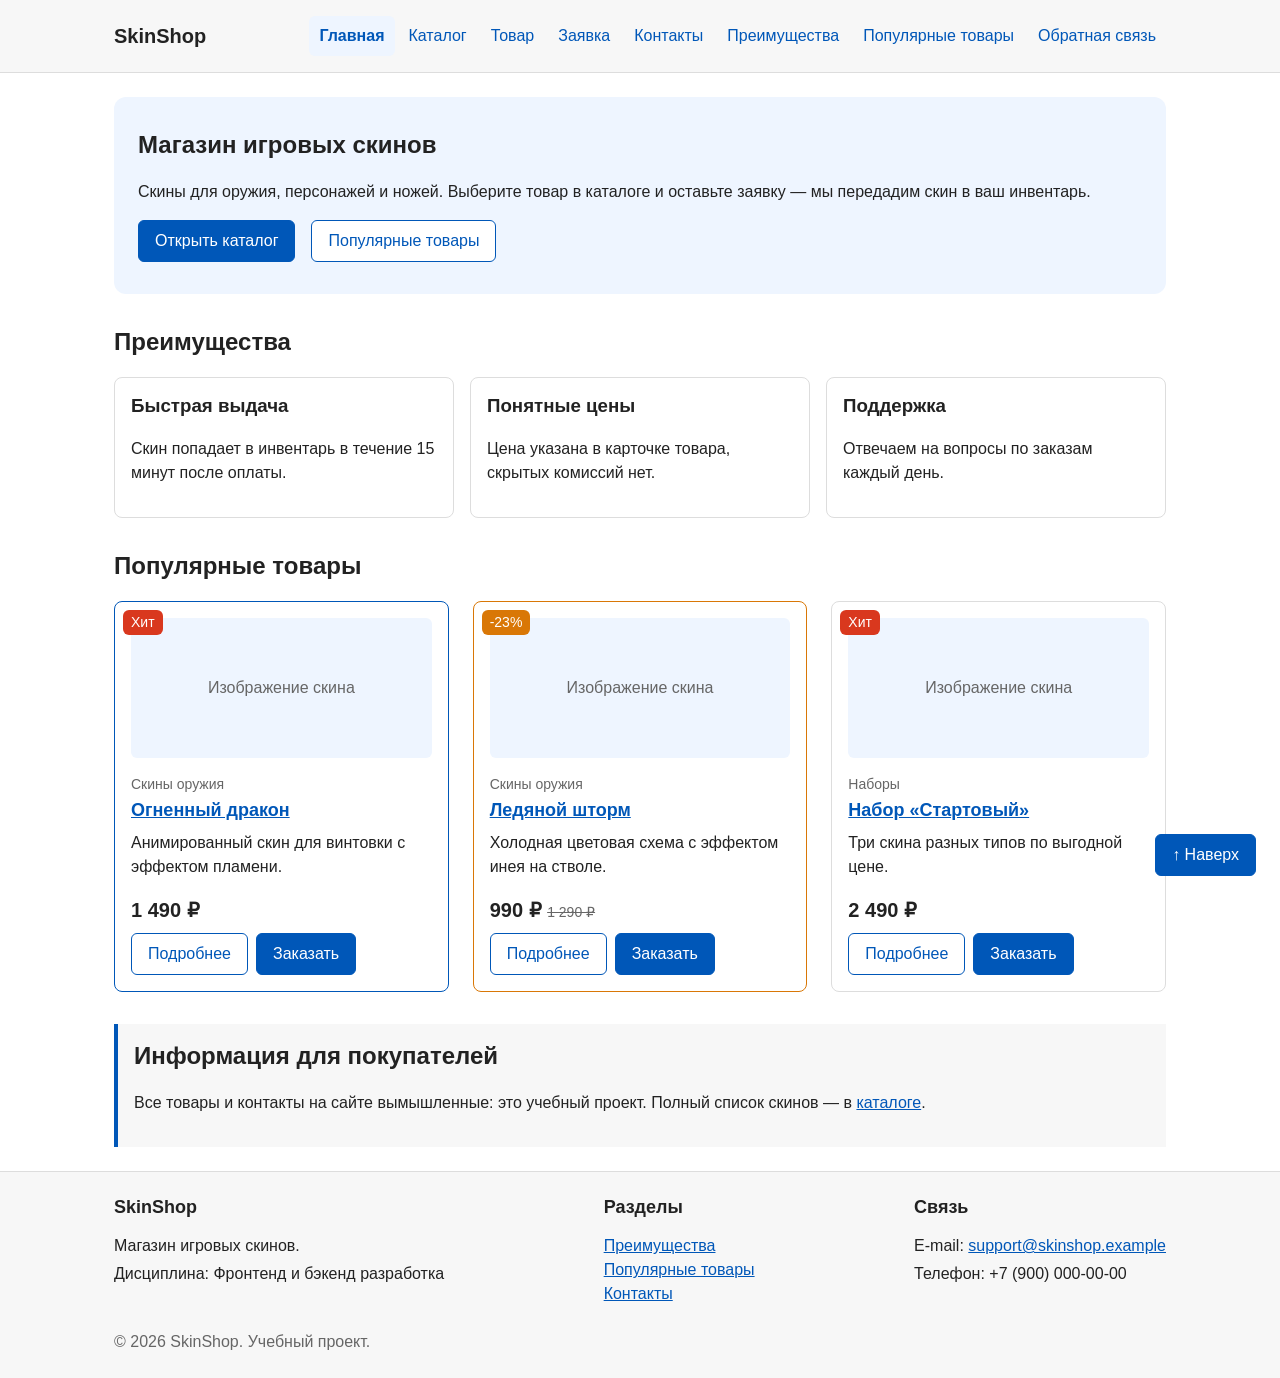
==== commit d3710454: "refactor: apply BEM naming to CSS classes" ====
--- a/index.html
+++ b/index.html
@@ -17,14 +17,14 @@
 
       <nav class="site-nav" aria-label="Основная навигация">
         <ul class="site-nav__list">
-          <li><a class="site-nav__link site-nav__link--active" aria-current="page" href="index.html">Главная</a></li>
-          <li><a class="site-nav__link" href="catalog.html">Каталог</a></li>
-          <li><a class="site-nav__link" href="product.html">Товар</a></li>
-          <li><a class="site-nav__link" href="order.html">Заявка</a></li>
-          <li><a class="site-nav__link" href="contacts.html">Контакты</a></li>
-          <li><a class="site-nav__link" href="index.html#advantages">Преимущества</a></li>
-          <li><a class="site-nav__link" href="index.html#popular">Популярные товары</a></li>
-          <li><a class="site-nav__link" href="index.html#contacts">Обратная связь</a></li>
+          <li class="site-nav__item"><a class="site-nav__link site-nav__link--active" aria-current="page" href="index.html">Главная</a></li>
+          <li class="site-nav__item"><a class="site-nav__link" href="catalog.html">Каталог</a></li>
+          <li class="site-nav__item"><a class="site-nav__link" href="product.html">Товар</a></li>
+          <li class="site-nav__item"><a class="site-nav__link" href="order.html">Заявка</a></li>
+          <li class="site-nav__item"><a class="site-nav__link" href="contacts.html">Контакты</a></li>
+          <li class="site-nav__item"><a class="site-nav__link" href="index.html#advantages">Преимущества</a></li>
+          <li class="site-nav__item"><a class="site-nav__link" href="index.html#popular">Популярные товары</a></li>
+          <li class="site-nav__item"><a class="site-nav__link" href="index.html#contacts">Обратная связь</a></li>
         </ul>
       </nav>
     </div>
@@ -33,9 +33,9 @@
   <main>
     <section class="hero">
       <h1 class="hero__title">Магазин игровых скинов</h1>
-      <p>Скины для оружия, персонажей и ножей. Выберите товар в каталоге и оставьте заявку — мы передадим скин в ваш инвентарь.</p>
+      <p class="hero__text">Скины для оружия, персонажей и ножей. Выберите товар в каталоге и оставьте заявку — мы передадим скин в ваш инвентарь.</p>
       <div class="hero__actions">
-        <a class="button" href="catalog.html">Открыть каталог</a>
+        <a class="button button--primary" href="catalog.html">Открыть каталог</a>
         <a class="button button--secondary" href="#popular">Популярные товары</a>
       </div>
     </section>
@@ -61,7 +61,7 @@
     <section class="section" id="popular">
       <h2 class="section__title">Популярные товары</h2>
       <div class="products-grid">
-      <article class="product-card">
+      <article class="product-card product-card--featured">
         <span class="product-card__badge product-card__badge--hit">Хит</span>
         <div class="product-card__image">Изображение скина</div>
         <p class="product-card__category">Скины оружия</p>
@@ -70,7 +70,7 @@
         <p class="product-card__price">1 490 ₽</p>
         <div class="product-card__actions">
           <a class="button button--secondary" href="product.html">Подробнее</a>
-          <button class="button product-card__button" type="button" data-product="Огненный дракон">Заказать</button>
+          <button class="button button--primary product-card__button" type="button" data-product="Огненный дракон">Заказать</button>
         </div>
       </article>
       <article class="product-card product-card--discount">
@@ -82,7 +82,7 @@
         <p class="product-card__price">990 ₽ <span class="product-card__old-price"><s>1 290 ₽</s></span></p>
         <div class="product-card__actions">
           <a class="button button--secondary" href="product.html">Подробнее</a>
-          <button class="button product-card__button" type="button" data-product="Ледяной шторм">Заказать</button>
+          <button class="button button--primary product-card__button" type="button" data-product="Ледяной шторм">Заказать</button>
         </div>
       </article>
       <article class="product-card">
@@ -94,7 +94,7 @@
         <p class="product-card__price">2 490 ₽</p>
         <div class="product-card__actions">
           <a class="button button--secondary" href="product.html">Подробнее</a>
-          <button class="button product-card__button" type="button" data-product="Набор «Стартовый»">Заказать</button>
+          <button class="button button--primary product-card__button" type="button" data-product="Набор «Стартовый»">Заказать</button>
         </div>
       </article>
       </div>
@@ -132,7 +132,7 @@
     <p class="site-footer__copy">&copy; 2026 SkinShop. Учебный проект.</p>
   </footer>
 
-  <a class="button top-button" href="#top">↑ Наверх</a>
+  <a class="button button--primary top-button" href="#top">↑ Наверх</a>
 
   <dialog class="order-dialog" id="order-dialog" aria-labelledby="order-dialog-title">
     <h2 class="order-dialog__title" id="order-dialog-title">Быстрая заявка</h2>
@@ -155,7 +155,7 @@
       </div>
       <div class="order-form__field">
         <label class="order-form__label" for="modal-topic">Тема заявки</label>
-        <select class="order-form__input" id="modal-topic" name="topic" required>
+        <select class="order-form__select" id="modal-topic" name="topic" required>
           <option value="">Выберите тему</option>
           <option value="order">Покупка скина</option>
           <option value="question">Вопрос по товару</option>
@@ -164,16 +164,16 @@
       </div>
       <div class="order-form__field">
         <label class="order-form__label" for="modal-comment">Комментарий</label>
-        <textarea class="order-form__input" id="modal-comment" name="comment" rows="4" placeholder="Напишите, что нужно уточнить"></textarea>
+        <textarea class="order-form__textarea" id="modal-comment" name="comment" rows="4" placeholder="Напишите, что нужно уточнить"></textarea>
       </div>
       <div class="order-form__field order-form__field--checkbox">
         <input class="order-form__checkbox" id="modal-agreement" name="agreement" type="checkbox" required>
-        <label class="order-form__label" for="modal-agreement">Я согласен на обработку персональных данных</label>
+        <label class="order-form__label order-form__label--inline" for="modal-agreement">Я согласен на обработку персональных данных</label>
       </div>
 
       <div class="order-form__actions">
         <button class="button button--secondary" type="button" id="close-order-dialog">Закрыть</button>
-        <button class="button" type="submit">Отправить заявку</button>
+        <button class="button button--primary" type="submit">Отправить заявку</button>
       </div>
     </form>
   </dialog>
--- a/css/style.css
+++ b/css/style.css
@@ -94,28 +94,32 @@
   outline-offset: 3px;
 }
 
+/* Блок «кнопка»: общие свойства; цвета задаются модификаторами */
 .button {
   display: inline-block;
   padding: var(--space-sm) var(--space-md);
   font: inherit;
-  color: var(--color-white);
-  background-color: var(--color-primary);
   text-decoration: none;
   border: 1px solid var(--color-primary);
   border-radius: var(--radius-sm);
   cursor: pointer;
 }
 
-.button:hover {
-  color: var(--color-white);
-  background-color: var(--color-primary-dark);
-}
-
 .button:focus-visible {
   outline: 2px solid var(--color-primary);
   outline-offset: 3px;
 }
 
+.button--primary {
+  color: var(--color-white);
+  background-color: var(--color-primary);
+}
+
+.button--primary:hover {
+  color: var(--color-white);
+  background-color: var(--color-primary-dark);
+}
+
 .button--secondary {
   color: var(--color-primary);
   background-color: var(--color-white);
@@ -123,6 +127,7 @@
 
 .button--secondary:hover {
   color: var(--color-white);
+  background-color: var(--color-primary);
 }
 
 button:disabled,
@@ -161,29 +166,34 @@
   text-decoration: none;
 }
 
+/* Flexbox: меню выстраивается в строку, пункты выровнены и разделены gap */
 .site-nav__list {
   display: flex;
   flex-wrap: wrap;
-  gap: var(--space-md);
+  justify-content: center;
+  align-items: center;
+  gap: var(--space-xs);
   margin: 0;
   padding: 0;
   list-style: none;
 }
 
 .site-nav__link {
-  padding: var(--space-xs) 0;
+  display: inline-block;
+  padding: var(--space-sm) 10px;
   color: var(--color-primary);
   text-decoration: none;
-  border-bottom: 2px solid transparent;
+  border-radius: var(--radius-sm);
 }
 
 .site-nav__link:hover {
-  border-bottom-color: var(--color-primary);
+  color: var(--color-white);
+  background-color: var(--color-primary);
 }
 
 .site-nav__link--active {
   font-weight: bold;
-  border-bottom-color: var(--color-primary);
+  background-color: var(--color-surface-accent);
 }
 
 /* ===============================
@@ -203,16 +213,19 @@
   color: var(--color-muted);
 }
 
-.breadcrumbs a {
+.breadcrumbs__link {
   color: var(--color-primary);
 }
 
-/* Разделитель перед каждым элементом, кроме первого (inline-block, чтобы он не подчёркивался как ссылка) */
-.breadcrumbs a + a::before,
-.breadcrumbs span::before {
+/* Разделитель после каждой ссылки (inline-block, чтобы он не подчёркивался как ссылка) */
+.breadcrumbs__link::after {
   content: " / ";
   display: inline-block;
   white-space: pre;
+  color: var(--color-muted);
+}
+
+.breadcrumbs__current {
   color: var(--color-muted);
 }
 
@@ -272,7 +285,7 @@
 }
 
 /* Сложный блок страницы: основной контент + боковая колонка (Grid) */
-.layout {
+.page-layout {
   display: grid;
   grid-template-columns: 2fr 1fr;
   gap: var(--space-lg);
@@ -305,6 +318,10 @@
   border-color: var(--color-primary);
 }
 
+.product-card--featured {
+  border-color: var(--color-primary);
+}
+
 .product-card--discount {
   border-color: var(--color-badge-sale);
 }
@@ -353,6 +370,7 @@
 .product-card__actions {
   display: flex;
   gap: var(--space-sm);
+  margin-top: auto;
 }
 
 /* position: absolute — бейдж в углу карточки */
@@ -383,19 +401,23 @@
    7. Каталог и фильтры (Grid, sticky)
    =============================== */
 
-.catalog {
+/* Grid: страница каталога по схеме «фильтры + товары» (именованные области) */
+.catalog-layout {
   display: grid;
-  grid-template-columns: 240px 1fr;
+  grid-template-columns: 260px 1fr;
+  grid-template-areas: "filters products";
   gap: var(--space-lg);
   align-items: start;
 }
 
-.catalog .products-grid {
+/* Модификатор: в каталоге карточки в 2 колонки */
+.products-grid--catalog {
   grid-template-columns: repeat(2, 1fr);
 }
 
 /* position: sticky — блок фильтров «прилипает» при прокрутке */
-.filters {
+.catalog-filters {
+  grid-area: filters;
   position: sticky;
   top: 88px;
   padding: var(--space-md);
@@ -404,24 +426,52 @@
   border-radius: var(--radius-md);
 }
 
-.filters__title {
-  margin-top: 0;
-}
-
-.filters__group {
-  margin: 0 0 var(--space-md);
-  padding: 0;
-  border: none;
-}
-
-.filters__legend {
-  padding: 0;
+.catalog-filters__title {
+  margin-top: 0;
+}
+
+.catalog-products {
+  grid-area: products;
+}
+
+/* Форма фильтров: Grid с промежутками между группами полей */
+.filters-form {
+  display: grid;
+  gap: var(--space-md);
+}
+
+.filters-form__group {
+  margin: 0;
+  padding: var(--space-md);
+  border: 1px solid var(--color-border);
+  border-radius: var(--radius-sm);
+}
+
+.filters-form__legend {
+  font-weight: bold;
+}
+
+.filters-form__label {
+  display: block;
   margin-bottom: var(--space-sm);
-  font-weight: bold;
-}
-
-.filters__option {
-  margin-bottom: var(--space-xs);
+}
+
+.filters-form__input {
+  width: 100%;
+  padding: 8px 10px;
+  margin-bottom: var(--space-sm);
+  border: 1px solid var(--color-border);
+  border-radius: var(--radius-sm);
+  font: inherit;
+}
+
+.filters-form__input:hover {
+  border-color: var(--color-primary);
+}
+
+.filters-form__input:focus-visible {
+  outline: 2px solid var(--color-primary);
+  outline-offset: 3px;
 }
 
 /* ===============================
@@ -469,23 +519,24 @@
   text-align: left;
 }
 
-.data-table th,
-.data-table td {
+.data-table__head-cell,
+.data-table__row-head,
+.data-table__cell {
   padding: var(--space-sm) var(--space-md);
   text-align: left;
   border: 1px solid var(--color-border);
 }
 
-.data-table thead th {
+.data-table__head-cell {
   color: var(--color-white);
   background-color: var(--color-primary);
 }
 
-.data-table tbody th {
+.data-table__row-head {
   background-color: var(--color-surface);
 }
 
-.data-table tbody tr:hover td {
+.data-table__cell:hover {
   background-color: var(--color-surface-accent);
 }
 
@@ -502,7 +553,9 @@
   margin-bottom: var(--space-xs);
 }
 
-.order-form__input {
+.order-form__input,
+.order-form__select,
+.order-form__textarea {
   width: 100%;
   padding: 10px 12px;
   font: inherit;
@@ -510,11 +563,15 @@
   border-radius: var(--radius-sm);
 }
 
-.order-form__input:hover {
+.order-form__input:hover,
+.order-form__select:hover,
+.order-form__textarea:hover {
   border-color: var(--color-primary);
 }
 
 .order-form__input:focus-visible,
+.order-form__select:focus-visible,
+.order-form__textarea:focus-visible,
 .order-form__checkbox:focus-visible {
   outline: 2px solid var(--color-primary);
   outline-offset: 3px;
@@ -532,7 +589,7 @@
   gap: var(--space-sm);
 }
 
-.order-form__field--checkbox .order-form__label {
+.order-form__label--inline {
   margin-bottom: 0;
 }
 
@@ -625,14 +682,14 @@
 @media (max-width: 800px) {
   .advantages,
   .products-grid,
-  .catalog .products-grid,
-  .catalog,
-  .layout,
+  .products-grid--catalog,
+  .catalog-layout,
+  .page-layout,
   .product {
     grid-template-columns: 1fr;
   }
 
-  .filters {
+  .catalog-filters {
     position: static;
   }
 }
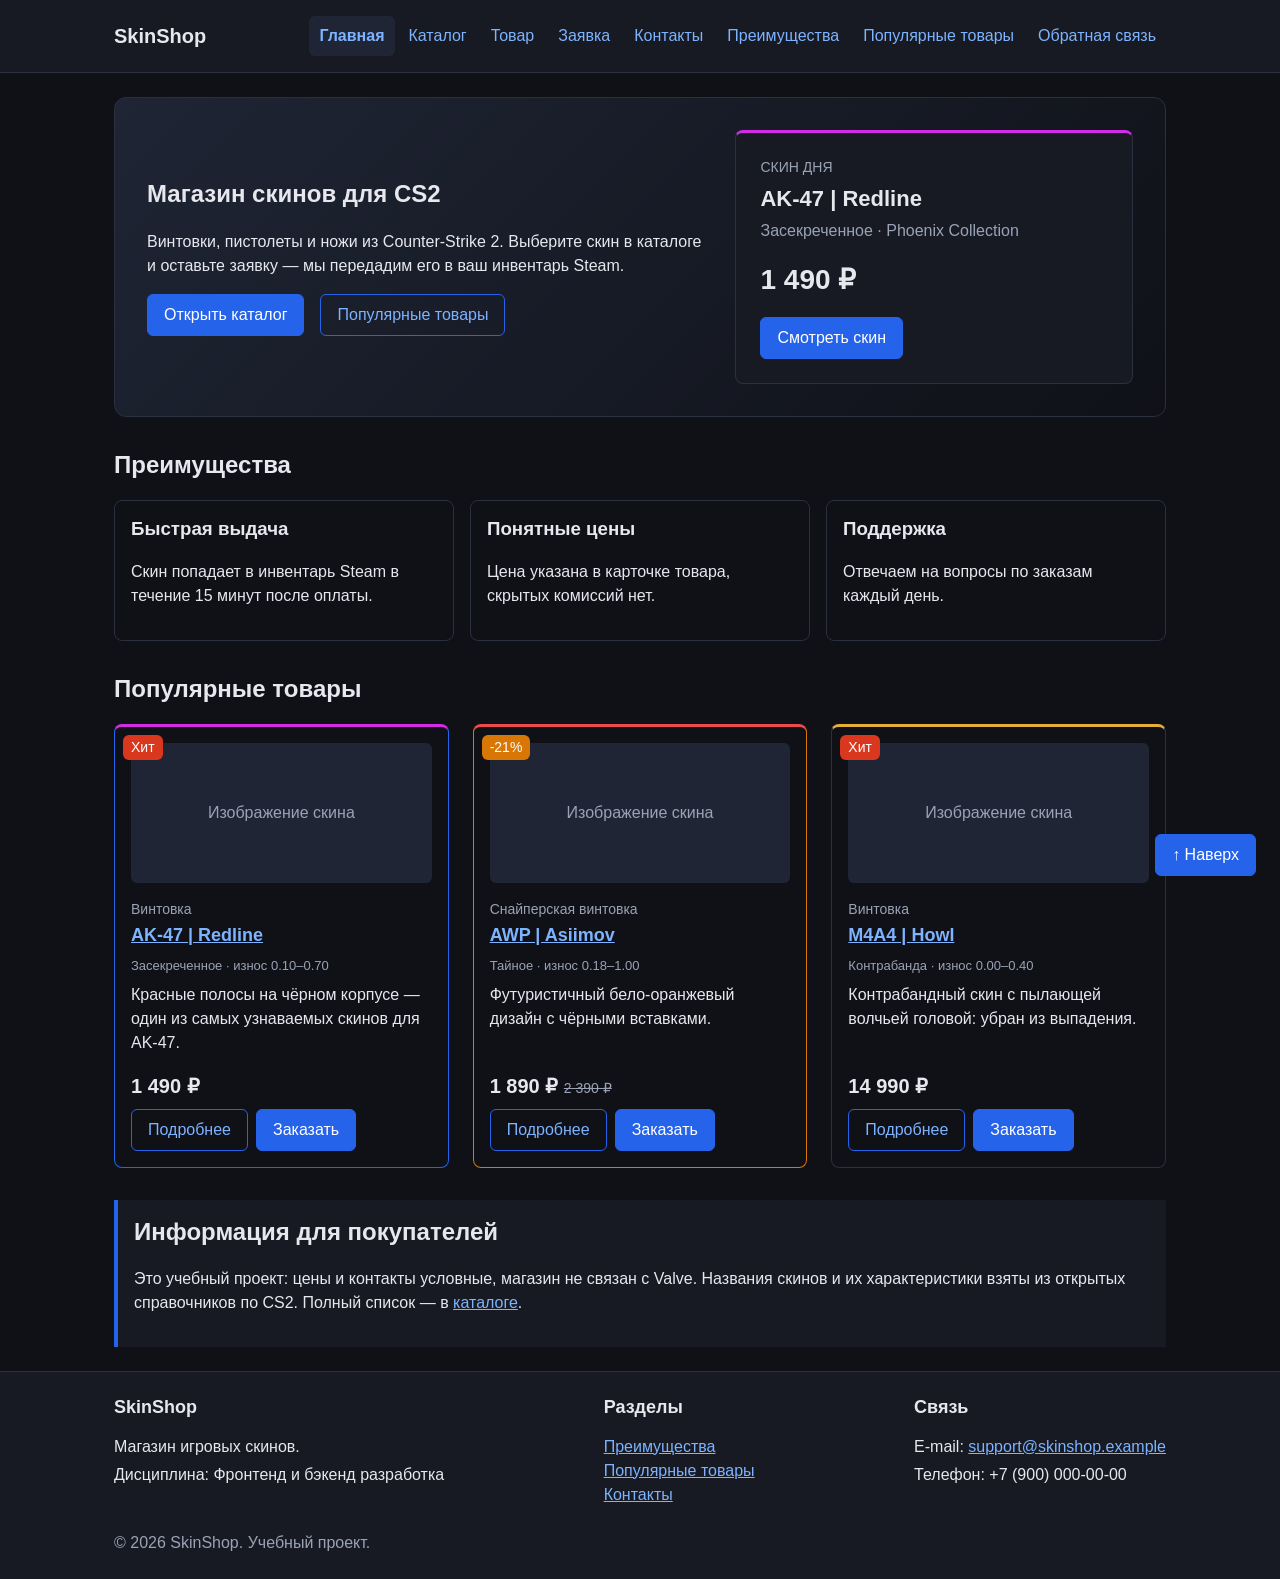
==== commit 594db44b: "fix: prepare HTML CSS project for submission" ====
--- a/index.html
+++ b/index.html
@@ -4,8 +4,8 @@
 <head>
   <meta charset="UTF-8">
   <meta name="viewport" content="width=device-width, initial-scale=1.0">
-  <title>SkinShop — магазин игровых скинов</title>
-  <meta name="description" content="Главная страница магазина игровых скинов SkinShop: преимущества и популярные товары.">
+  <title>SkinShop — магазин скинов для CS2</title>
+  <meta name="description" content="Главная страница магазина скинов для Counter-Strike 2 SkinShop: преимущества и популярные скины.">
   <link rel="stylesheet" href="css/style.css">
   <script src="js/main.js" defer></script>
 </head>
@@ -32,12 +32,22 @@
 
   <main>
     <section class="hero">
-      <h1 class="hero__title">Магазин игровых скинов</h1>
-      <p class="hero__text">Скины для оружия, персонажей и ножей. Выберите товар в каталоге и оставьте заявку — мы передадим скин в ваш инвентарь.</p>
-      <div class="hero__actions">
-        <a class="button button--primary" href="catalog.html">Открыть каталог</a>
-        <a class="button button--secondary" href="#popular">Популярные товары</a>
+      <div class="hero__content">
+        <h1 class="hero__title">Магазин скинов для CS2</h1>
+        <p class="hero__text">Винтовки, пистолеты и ножи из Counter-Strike 2. Выберите скин в каталоге и оставьте заявку — мы передадим его в ваш инвентарь Steam.</p>
+        <div class="hero__actions">
+          <a class="button button--primary" href="catalog.html">Открыть каталог</a>
+          <a class="button button--secondary" href="#popular">Популярные товары</a>
+        </div>
       </div>
+
+      <aside class="hero__spotlight" aria-label="Скин дня">
+        <p class="hero__spotlight-label">Скин дня</p>
+        <p class="hero__spotlight-name">AK-47 | Redline</p>
+        <p class="hero__spotlight-meta">Засекреченное · Phoenix Collection</p>
+        <p class="hero__spotlight-price">1 490 ₽</p>
+        <a class="button button--primary" href="product.html">Смотреть скин</a>
+      </aside>
     </section>
 
     <section class="section" id="advantages">
@@ -45,7 +55,7 @@
       <ul class="advantages">
         <li class="advantages__item">
           <h3 class="advantages__title">Быстрая выдача</h3>
-          <p>Скин попадает в инвентарь в течение 15 минут после оплаты.</p>
+          <p>Скин попадает в инвентарь Steam в течение 15 минут после оплаты.</p>
         </li>
         <li class="advantages__item">
           <h3 class="advantages__title">Понятные цены</h3>
@@ -61,48 +71,52 @@
     <section class="section" id="popular">
       <h2 class="section__title">Популярные товары</h2>
       <div class="products-grid">
-      <article class="product-card product-card--featured">
+      <article class="product-card product-card--featured product-card--classified">
         <span class="product-card__badge product-card__badge--hit">Хит</span>
         <div class="product-card__image">Изображение скина</div>
-        <p class="product-card__category">Скины оружия</p>
-        <h3 class="product-card__title"><a href="product.html">Огненный дракон</a></h3>
-        <p class="product-card__description">Анимированный скин для винтовки с эффектом пламени.</p>
+        <p class="product-card__category">Винтовка</p>
+        <h3 class="product-card__title"><a href="product.html">AK-47 | Redline</a></h3>
+        <p class="product-card__meta">Засекреченное · износ 0.10–0.70</p>
+        <p class="product-card__description">Красные полосы на чёрном корпусе — один из самых узнаваемых скинов для AK-47.</p>
         <p class="product-card__price">1 490 ₽</p>
         <div class="product-card__actions">
           <a class="button button--secondary" href="product.html">Подробнее</a>
-          <button class="button button--primary product-card__button" type="button" data-product="Огненный дракон">Заказать</button>
+          <button class="button button--primary product-card__button" type="button" data-product="AK-47 | Redline">Заказать</button>
         </div>
       </article>
-      <article class="product-card product-card--discount">
-        <span class="product-card__badge product-card__badge--sale">-23%</span>
+      <article class="product-card product-card--discount product-card--covert">
+        <span class="product-card__badge product-card__badge--sale">-21%</span>
         <div class="product-card__image">Изображение скина</div>
-        <p class="product-card__category">Скины оружия</p>
-        <h3 class="product-card__title"><a href="product.html">Ледяной шторм</a></h3>
-        <p class="product-card__description">Холодная цветовая схема с эффектом инея на стволе.</p>
-        <p class="product-card__price">990 ₽ <span class="product-card__old-price"><s>1 290 ₽</s></span></p>
+        <p class="product-card__category">Снайперская винтовка</p>
+        <h3 class="product-card__title"><a href="product.html">AWP | Asiimov</a></h3>
+        <p class="product-card__meta">Тайное · износ 0.18–1.00</p>
+        <p class="product-card__description">Футуристичный бело-оранжевый дизайн с чёрными вставками.</p>
+        <p class="product-card__price">1 890 ₽ <span class="product-card__old-price"><s>2 390 ₽</s></span></p>
         <div class="product-card__actions">
           <a class="button button--secondary" href="product.html">Подробнее</a>
-          <button class="button button--primary product-card__button" type="button" data-product="Ледяной шторм">Заказать</button>
+          <button class="button button--primary product-card__button" type="button" data-product="AWP | Asiimov">Заказать</button>
         </div>
       </article>
-      <article class="product-card">
+      <article class="product-card product-card--contraband">
         <span class="product-card__badge product-card__badge--hit">Хит</span>
         <div class="product-card__image">Изображение скина</div>
-        <p class="product-card__category">Наборы</p>
-        <h3 class="product-card__title"><a href="product.html">Набор «Стартовый»</a></h3>
-        <p class="product-card__description">Три скина разных типов по выгодной цене.</p>
-        <p class="product-card__price">2 490 ₽</p>
+        <p class="product-card__category">Винтовка</p>
+        <h3 class="product-card__title"><a href="product.html">M4A4 | Howl</a></h3>
+        <p class="product-card__meta">Контрабанда · износ 0.00–0.40</p>
+        <p class="product-card__description">Контрабандный скин с пылающей волчьей головой: убран из выпадения.</p>
+        <p class="product-card__price">14 990 ₽</p>
         <div class="product-card__actions">
           <a class="button button--secondary" href="product.html">Подробнее</a>
-          <button class="button button--primary product-card__button" type="button" data-product="Набор «Стартовый»">Заказать</button>
+          <button class="button button--primary product-card__button" type="button" data-product="M4A4 | Howl">Заказать</button>
         </div>
       </article>
+
       </div>
     </section>
 
     <aside class="aside-info">
       <h2 class="aside-info__title">Информация для покупателей</h2>
-      <p>Все товары и контакты на сайте вымышленные: это учебный проект. Полный список скинов — в <a href="catalog.html">каталоге</a>.</p>
+      <p>Это учебный проект: цены и контакты условные, магазин не связан с Valve. Названия скинов и их характеристики взяты из открытых справочников по CS2. Полный список — в <a href="catalog.html">каталоге</a>.</p>
     </aside>
   </main>
 
@@ -178,7 +192,7 @@
     </form>
   </dialog>
 
-  <p class="success-message" id="success-message" hidden>Форма успешно отправлена!</p>
+  <p class="success-message" id="success-message" role="status" hidden>Заявка отправлена!</p>
 </body>
 
 </html>
--- a/css/style.css
+++ b/css/style.css
@@ -3,18 +3,24 @@
    =============================== */
 
 :root {
+  /* Тёмная тема: браузер рисует системные элементы (поля, прокрутку) тёмными */
+  color-scheme: dark;
+
   /* Цвета */
-  --color-bg: #ffffff;
-  --color-text: #222222;
-  --color-muted: #666666;
-  --color-primary: #0057b8;
-  --color-primary-dark: #003f86;
-  --color-border: #dddddd;
-  --color-surface: #f7f7f7;
-  --color-surface-accent: #eef5ff;
-  --color-danger: #b00020;
-  --color-success: #168a2f;
-  --color-success-bg: #eefaf0;
+  --color-bg: #0f1117;
+  --color-text: #e6e8ee;
+  --color-muted: #9aa3b5;
+  --color-primary: #2563eb;
+  --color-primary-dark: #1d4ed8;
+  --color-link: #7db3ff;
+  --color-link-hover: #a9ccff;
+  --color-focus: #7db3ff;
+  --color-border: #2b3040;
+  --color-surface: #171a22;
+  --color-surface-accent: #1f2535;
+  --color-danger: #ff7a8a;
+  --color-success: #4ade80;
+  --color-success-bg: #14281c;
   --color-white: #ffffff;
 
   /* Цвета бейджей */
@@ -22,7 +28,13 @@
   --color-badge-new: #168a2f;
   --color-badge-sale: #d97706;
 
-  /* Отступы */
+  /* Цвета качества скинов CS2 */
+  --color-rarity-restricted: #8847ff;
+  --color-rarity-classified: #d32ce6;
+  --color-rarity-covert: #eb4b4b;
+  --color-rarity-contraband: #e4ae39;
+
+/* Отступы */
   --space-xs: 4px;
   --space-sm: 8px;
   --space-md: 16px;
@@ -41,6 +53,7 @@
   --z-header: 100;
   --z-badge: 1;
   --z-top-button: 200;
+  --z-toast: 300;
 }
 
 /* ===============================
@@ -82,15 +95,15 @@
    =============================== */
 
 a {
-  color: var(--color-primary);
+  color: var(--color-link);
 }
 
 a:hover {
-  color: var(--color-primary-dark);
+  color: var(--color-link-hover);
 }
 
 a:focus-visible {
-  outline: 2px solid var(--color-primary);
+  outline: 2px solid var(--color-focus);
   outline-offset: 3px;
 }
 
@@ -106,7 +119,7 @@
 }
 
 .button:focus-visible {
-  outline: 2px solid var(--color-primary);
+  outline: 2px solid var(--color-focus);
   outline-offset: 3px;
 }
 
@@ -121,8 +134,8 @@
 }
 
 .button--secondary {
-  color: var(--color-primary);
-  background-color: var(--color-white);
+  color: var(--color-link);
+  background-color: transparent;
 }
 
 .button--secondary:hover {
@@ -181,7 +194,7 @@
 .site-nav__link {
   display: inline-block;
   padding: var(--space-sm) 10px;
-  color: var(--color-primary);
+  color: var(--color-link);
   text-decoration: none;
   border-radius: var(--radius-sm);
 }
@@ -202,7 +215,7 @@
 
 /* Подсветка раздела, на который перешли по якорной ссылке */
 :target {
-  outline: 2px dashed var(--color-primary);
+  outline: 2px dashed var(--color-focus);
   outline-offset: 4px;
 }
 
@@ -214,7 +227,7 @@
 }
 
 .breadcrumbs__link {
-  color: var(--color-primary);
+  color: var(--color-link);
 }
 
 /* Разделитель после каждой ссылки (inline-block, чтобы он не подчёркивался как ссылка) */
@@ -237,10 +250,16 @@
   margin-top: 0;
 }
 
+/* Grid: первый экран в две колонки — текст и карточка «Скин дня» */
 .hero {
+  display: grid;
+  grid-template-columns: 1.4fr 1fr;
+  gap: var(--space-xl);
+  align-items: center;
   margin-bottom: var(--space-xl);
-  padding: var(--space-xl) var(--space-lg);
-  background-color: var(--color-surface-accent);
+  padding: var(--space-xl);
+  background: linear-gradient(135deg, var(--color-surface-accent), var(--color-bg));
+  border: 1px solid var(--color-border);
   border-radius: var(--radius-lg);
 }
 
@@ -252,6 +271,38 @@
   display: flex;
   flex-wrap: wrap;
   gap: var(--space-md);
+}
+
+.hero__spotlight {
+  padding: var(--space-lg);
+  background-color: var(--color-surface);
+  border: 1px solid var(--color-border);
+  border-top: 3px solid var(--color-rarity-classified);
+  border-radius: var(--radius-md);
+}
+
+.hero__spotlight-label {
+  margin: 0;
+  font-size: 14px;
+  text-transform: uppercase;
+  color: var(--color-muted);
+}
+
+.hero__spotlight-name {
+  margin: var(--space-xs) 0;
+  font-size: 22px;
+  font-weight: bold;
+}
+
+.hero__spotlight-meta {
+  margin: 0 0 var(--space-md);
+  color: var(--color-muted);
+}
+
+.hero__spotlight-price {
+  margin: 0 0 var(--space-md);
+  font-size: 28px;
+  font-weight: bold;
 }
 
 .aside-info {
@@ -316,6 +367,7 @@
 
 .product-card:hover {
   border-color: var(--color-primary);
+  box-shadow: 0 0 16px rgba(37, 99, 235, 0.35);
 }
 
 .product-card--featured {
@@ -324,6 +376,23 @@
 
 .product-card--discount {
   border-color: var(--color-badge-sale);
+}
+
+/* Цвет верхней рамки — качество скина в CS2 */
+.product-card--restricted {
+  border-top: 3px solid var(--color-rarity-restricted);
+}
+
+.product-card--classified {
+  border-top: 3px solid var(--color-rarity-classified);
+}
+
+.product-card--covert {
+  border-top: 3px solid var(--color-rarity-covert);
+}
+
+.product-card--contraband {
+  border-top: 3px solid var(--color-rarity-contraband);
 }
 
 /* Заглушка вместо изображения товара */
@@ -338,6 +407,12 @@
   border-radius: var(--radius-sm);
 }
 
+.product-card__meta {
+  margin: 0 0 var(--space-sm);
+  font-size: 13px;
+  color: var(--color-muted);
+}
+
 .product-card__category {
   margin: 0;
   font-size: 14px;
@@ -369,6 +444,7 @@
 /* Группа кнопок: Flexbox */
 .product-card__actions {
   display: flex;
+  flex-wrap: wrap;
   gap: var(--space-sm);
   margin-top: auto;
 }
@@ -460,6 +536,8 @@
   width: 100%;
   padding: 8px 10px;
   margin-bottom: var(--space-sm);
+  color: var(--color-text);
+  background-color: var(--color-surface);
   border: 1px solid var(--color-border);
   border-radius: var(--radius-sm);
   font: inherit;
@@ -470,7 +548,7 @@
 }
 
 .filters-form__input:focus-visible {
-  outline: 2px solid var(--color-primary);
+  outline: 2px solid var(--color-focus);
   outline-offset: 3px;
 }
 
@@ -478,15 +556,50 @@
    8. Страница товара
    =============================== */
 
-.product {
+/* Grid: основной контент + липкая панель покупки */
+.product-page {
   display: grid;
-  grid-template-columns: 1fr 1fr;
+  grid-template-columns: 1fr 320px;
   gap: var(--space-lg);
+  align-items: start;
   margin-bottom: var(--space-xl);
 }
 
+/* position: sticky — панель покупки остаётся на экране при прокрутке */
+.buy-panel {
+  position: sticky;
+  top: 88px;
+  padding: var(--space-lg);
+  background-color: var(--color-surface);
+  border: 1px solid var(--color-border);
+  border-top: 3px solid var(--color-rarity-classified);
+  border-radius: var(--radius-md);
+}
+
+.buy-panel__title {
+  margin-top: 0;
+}
+
+.buy-panel__price {
+  margin: 0 0 var(--space-md);
+  font-size: 28px;
+  font-weight: bold;
+}
+
+.buy-panel__list {
+  margin: 0 0 var(--space-md);
+  padding-left: var(--space-lg);
+  color: var(--color-muted);
+}
+
+.buy-panel__button {
+  display: block;
+  text-align: center;
+}
+
 .product__image {
   display: flex;
+  margin-bottom: var(--space-md);
   align-items: center;
   justify-content: center;
   min-height: 260px;
@@ -559,6 +672,8 @@
   width: 100%;
   padding: 10px 12px;
   font: inherit;
+  color: var(--color-text);
+  background-color: var(--color-surface);
   border: 1px solid var(--color-border);
   border-radius: var(--radius-sm);
 }
@@ -573,7 +688,7 @@
 .order-form__select:focus-visible,
 .order-form__textarea:focus-visible,
 .order-form__checkbox:focus-visible {
-  outline: 2px solid var(--color-primary);
+  outline: 2px solid var(--color-focus);
   outline-offset: 3px;
 }
 
@@ -585,10 +700,19 @@
 
 .order-form__field--checkbox {
   display: flex;
+  flex-wrap: wrap;
   align-items: center;
   gap: var(--space-sm);
 }
 
+/* Сообщение об ошибке под полем (создаётся в main.js) */
+.order-form__error {
+  flex-basis: 100%;
+  margin: var(--space-xs) 0 0;
+  font-size: 14px;
+  color: var(--color-danger);
+}
+
 .order-form__label--inline {
   margin-bottom: 0;
 }
@@ -603,23 +727,33 @@
   border-color: var(--color-danger);
 }
 
+/* position: fixed — уведомление об успешной отправке в углу экрана */
 .success-message {
-  margin: var(--space-lg) 0;
+  position: fixed;
+  left: var(--space-lg);
+  bottom: var(--space-lg);
+  z-index: var(--z-toast);
+  max-width: 360px;
+  margin: 0;
   padding: var(--space-md);
   background-color: var(--color-success-bg);
   border-left: 4px solid var(--color-success);
+  border-radius: var(--radius-sm);
+  box-shadow: 0 4px 16px rgba(0, 0, 0, 0.5);
 }
 
 /* Модальное окно <dialog> */
 .order-dialog {
   width: min(100% - 32px, 560px);
   padding: var(--space-lg);
-  border: none;
+  color: var(--color-text);
+  background-color: var(--color-surface);
+  border: 1px solid var(--color-border);
   border-radius: var(--radius-lg);
 }
 
 .order-dialog::backdrop {
-  background-color: rgba(0, 0, 0, 0.5);
+  background-color: rgba(0, 0, 0, 0.7);
 }
 
 .order-dialog__title {
@@ -685,11 +819,13 @@
   .products-grid--catalog,
   .catalog-layout,
   .page-layout,
-  .product {
-    grid-template-columns: 1fr;
+  .product-page,
+  .hero {
+    grid-template-columns: minmax(0, 1fr);
   }
 
-  .catalog-filters {
+  .catalog-filters,
+  .buy-panel {
     position: static;
   }
 }
